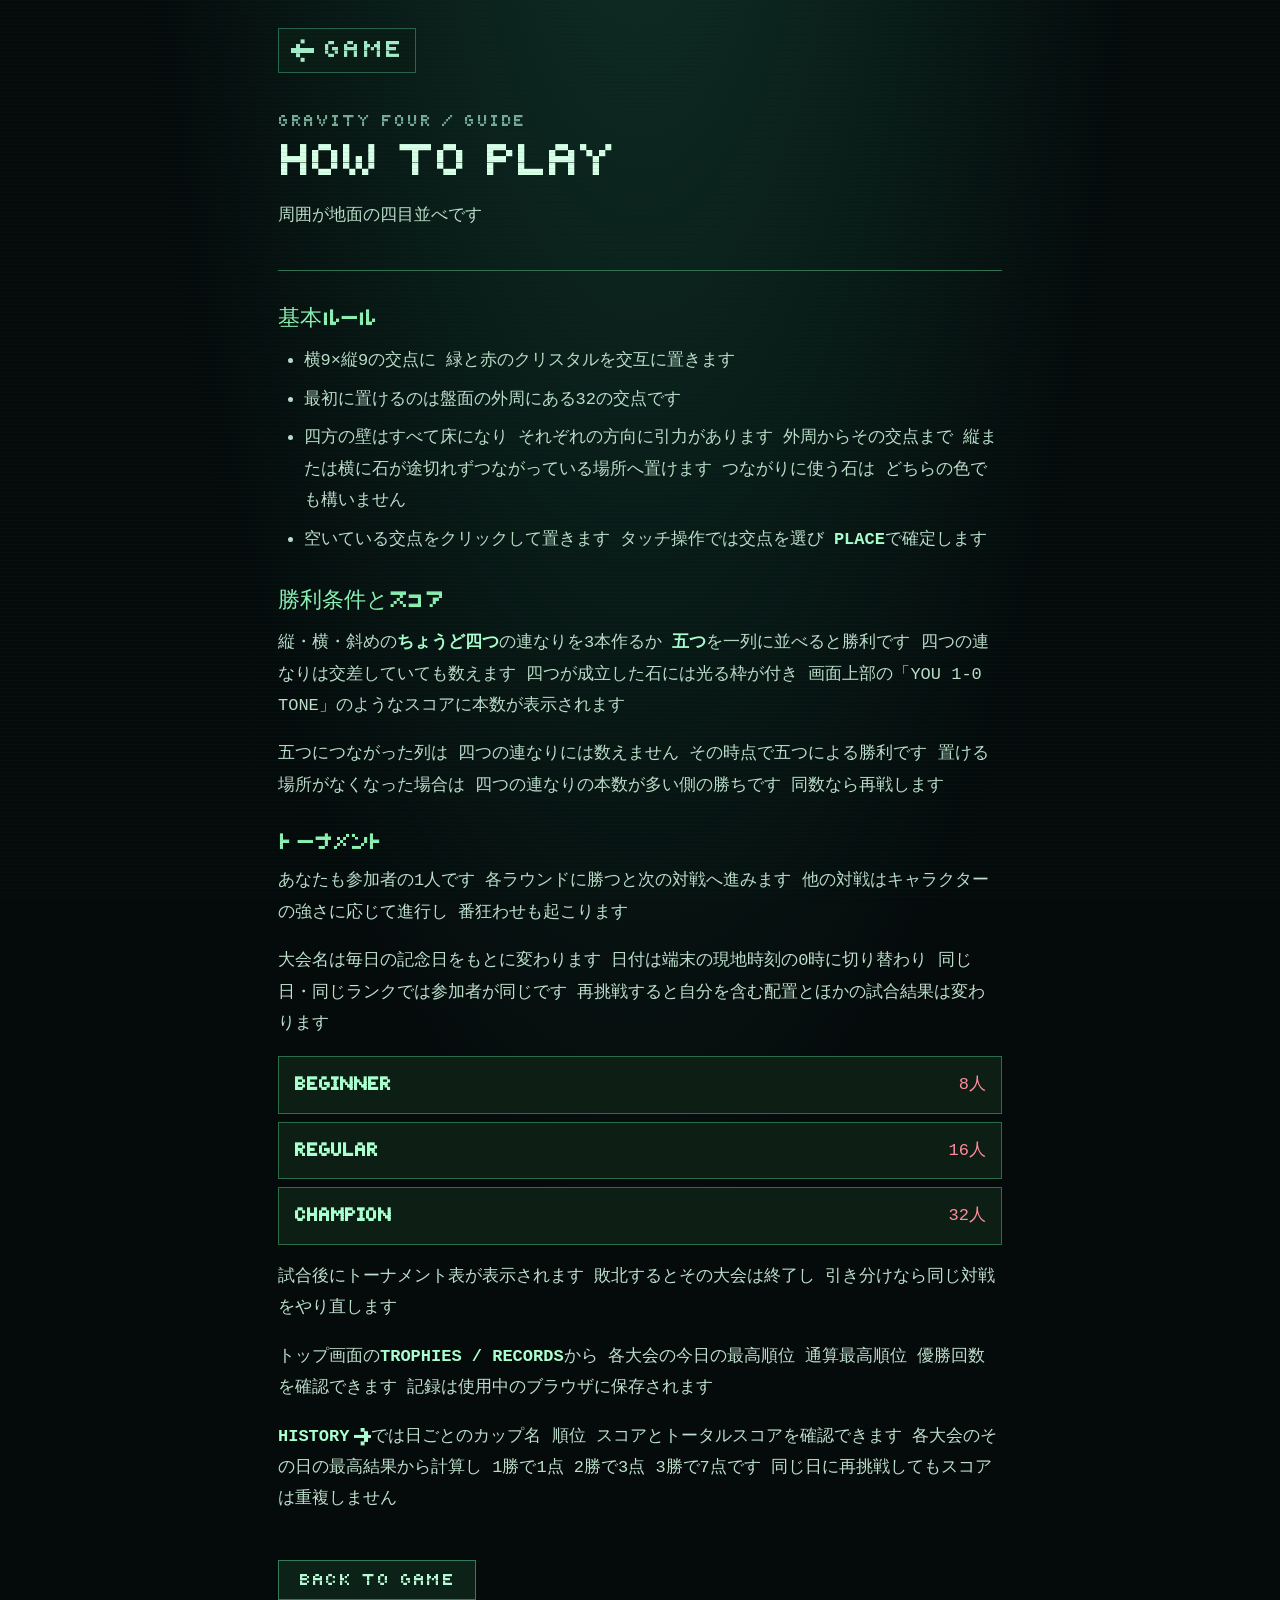
==== help.html @ e6a15d51 "g" ====
<!doctype html>
<html lang="ja">
<head>
  <meta charset="utf-8">
  <meta name="viewport" content="width=device-width, initial-scale=1, viewport-fit=cover">
  <meta name="theme-color" content="#050a0b">
  <title>HOW TO PLAY — GRAVITY FOUR</title>
  <link rel="stylesheet" href="style.css?v=20">
</head>
<body>
  <main class="help-page">
    <a class="back-button help-back" href="index.html"><span class="ui-arrow" aria-hidden="true"></span>GAME</a>
    <header class="help-header"><span class="eyebrow">GRAVITY FOUR / GUIDE</span><h1>HOW TO PLAY</h1><p>周囲が地面の四目並べです</p></header>
    <section class="help-section">
      <h2>基本ルール</h2>
      <ul>
        <li>横9×縦9の交点に 緑と赤のクリスタルを交互に置きます</li>
        <li>最初に置けるのは盤面の外周にある32の交点です</li>
        <li>四方の壁はすべて床になり それぞれの方向に引力があります 外周からその交点まで 縦または横に石が途切れずつながっている場所へ置けます つながりに使う石は どちらの色でも構いません</li>
        <li>空いている交点をクリックして置きます タッチ操作では交点を選び <strong>PLACE</strong>で確定します</li>
</ul>
</section>
    <section class="help-section">
      <h2>勝利条件とスコア</h2>
      <p>縦・横・斜めの<strong>ちょうど四つ</strong>の連なりを3本作るか <strong>五つ</strong>を一列に並べると勝利です 四つの連なりは交差していても数えます 四つが成立した石には光る枠が付き 画面上部の「YOU 1-0 TONE」のようなスコアに本数が表示されます</p>
      <p>五つにつながった列は 四つの連なりには数えません その時点で五つによる勝利です 置ける場所がなくなった場合は 四つの連なりの本数が多い側の勝ちです 同数なら再戦します</p>
</section>
    <section class="help-section">
      <h2>トーナメント</h2>
      <p>あなたも参加者の1人です 各ラウンドに勝つと次の対戦へ進みます 他の対戦はキャラクターの強さに応じて進行し 番狂わせも起こります</p>
      <p>大会名は毎日の記念日をもとに変わります 日付は端末の現地時刻の0時に切り替わり 同じ日・同じランクでは参加者が同じです 再挑戦すると自分を含む配置とほかの試合結果は変わります</p>
      <div class="help-tournaments">
        <div><strong>BEGINNER</strong><span>8人</span></div>
        <div><strong>REGULAR</strong><span>16人</span></div>
        <div><strong>CHAMPION</strong><span>32人</span></div>
</div>
      <p>試合後にトーナメント表が表示されます 敗北するとその大会は終了し 引き分けなら同じ対戦をやり直します</p>
      <p>トップ画面の<strong>TROPHIES / RECORDS</strong>から 各大会の今日の最高順位 通算最高順位 優勝回数を確認できます 記録は使用中のブラウザに保存されます</p>
      <p><strong class="inline-arrow-label">HISTORY <span class="ui-arrow right" aria-hidden="true"></span></strong>では日ごとのカップ名 順位 スコアとトータルスコアを確認できます 各大会のその日の最高結果から計算し 1勝で1点 2勝で3点 3勝で7点です 同じ日に再挑戦してもスコアは重複しません</p>
</section>
    <a class="help-button help-bottom" href="index.html">BACK TO GAME</a>
</main>
<script src="audio.js"></script>
<script>window.GravityFourAudio.setMusic('bracket');</script>
</body>
</html>
---- style.css ----
@font-face { font-family: yodaka; src: url("./yodaka.woff") format("woff"); font-display: swap; }
:root { color-scheme: dark; font-family: ui-monospace, "Cascadia Code", Consolas, monospace; color: #d4f8e9; background: #050a0b; }
* { box-sizing: border-box; }
[hidden] { display: none !important; }
body { min-height: 100vh; margin: 0; background: radial-gradient(ellipse at 50% -25%, #103329 0, #050a0b 56%); }
body::before { content: ""; position: fixed; inset: 0; pointer-events: none; opacity: .14; background: repeating-linear-gradient(0deg, transparent 0 3px, #0f4837 4px); }
button { font: inherit; cursor: pointer; }
button:focus-visible { outline: 2px solid #a8ffe0; outline-offset: 3px; }
.app { position: relative; max-width: 1180px; min-height: 100vh; margin: auto; padding: 28px clamp(12px, 3vw, 36px) 42px; }
.brand { text-align: center; }
h1, h2, p { margin-top: 0; }
.brand h1 { margin: 12px 0 3px; font: clamp(25px, 4vw, 40px)/1.1 yodaka, monospace; letter-spacing: .08em; color: #d8fff0; text-shadow: 0 0 22px #2bd98b6b; }
.eyebrow, .menu-lead, .match-bar, .fraction { font-size: 12px; letter-spacing: .18em; color: #78ad98; }
.menu { display: flex; flex-direction: column; align-items: center; gap: 22px; }
.menu-lead { margin-bottom: -8px; color: #b4f5d9; }
.tournament-list { display: grid; grid-template-columns: repeat(3, minmax(0, 1fr)); gap: 14px; width: min(100%, 940px); }
.tournament-choice { display: flex; flex-direction: column; align-items: flex-start; min-height: 142px; padding: 19px; border: 1px solid #237759; background: linear-gradient(145deg, #12251f, #081511); color: #d4f8e9; text-align: left; box-shadow: inset 0 0 0 1px #092c20, 0 8px 28px #0009; transition: transform .18s, border-color .18s, box-shadow .18s; }
.tournament-choice:hover, .tournament-choice:focus-visible { transform: translateY(-5px); border-color: #57ffb6; box-shadow: 0 0 22px #19cc793d; }
.tournament-choice strong { margin-bottom: auto; font: clamp(18px, 2.5vw, 27px) yodaka, monospace; color: #b4ffdb; }
.tournament-choice span { margin: 10px 0 4px; color: #f66b7d; font-size: 15px; }
.tournament-choice small { color: #79aa96; font-size: 10px; letter-spacing: .1em; }
.stage { position: relative; }
.match-bar { display: flex; justify-content: space-between; align-items: center; gap: 14px; margin-bottom: 18px; }
.back-button { padding: 9px 12px; border: 1px solid #28674e; background: #0a1c15; color: #a3ebc8; font-size: 11px; letter-spacing: .1em; }
.back-button:hover, .match-actions button:hover { border-color: #83ffbd; background: #17402c; }
.speech.flash { animation: speech-pop .3s ease-out; }
@keyframes speech-pop { from { opacity: .3; transform: translateY(7px); } to { opacity: 1; transform: translateY(0); } }
.thinking { padding-top: 12px; color: #ff8da1; font-size: 11px; letter-spacing: .16em; }
.thinking span { display: inline-block; animation: blink .7s steps(2, end) infinite; }
@keyframes blink { 50% { opacity: .1; } }
.board-column { min-width: 0; }
.board-frame { position: relative; padding: 8px; border: 1px solid #2ba46e; background: transparent; box-shadow: 0 0 21px #1baa6c47, inset 0 0 17px #0d402a80; }
.board { position: relative; display: grid; grid-template-columns: repeat(10, minmax(0, 1fr)); grid-template-rows: repeat(10, minmax(0, 1fr)); width: 100%; aspect-ratio: 1; background: transparent; touch-action: manipulation; }
.board-art { position: absolute; inset: 0; width: 100%; height: 100%; image-rendering: pixelated; pointer-events: none; }
.cell { position: relative; z-index: 1; min-width: 0; padding: 0; border: 0; background: transparent; appearance: none; -webkit-tap-highlight-color: transparent; }
.cell.legal { cursor: crosshair; }
.cell:not(.legal) { cursor: default; }
.cell:focus-visible { outline: 2px solid #88ffbe; outline-offset: -3px; }
.result { position: absolute; z-index: 2; left: 50%; top: 50%; transform: translate(-50%, -50%); padding: 13px 19px; border: 1px solid #69ffac; background: #06130ff0; box-shadow: 0 0 30px #2af29466; color: #c5ffe1; font: clamp(18px, 3vw, 30px) yodaka, monospace; white-space: nowrap; pointer-events: none; }
.tournament-recap { position: fixed; z-index: 20; inset: 0; display: grid; place-items: center; padding: 16px; background: #020707e8; backdrop-filter: blur(8px); animation: recap-in .45s ease-out both; }
@keyframes recap-in { from { opacity: 0; } to { opacity: 1; } }
.recap-card { width: min(1100px, 100%); max-height: 92vh; display: flex; flex-direction: column; padding: clamp(14px, 2vw, 25px); border: 1px solid #3db57c; background: #071611; box-shadow: 0 0 50px #14a66855; }
.recap-head h2 { margin: 8px 0 4px; color: #d8ffe8; font: clamp(20px, 3.5vw, 34px) yodaka, monospace; }
.recap-head p { color: #9ac9ad; font-size: 12px; }
.bracket-entry span { overflow: hidden; text-overflow: ellipsis; }
.bracket-entry.you { border-color: #3de394; color: #aaffd0; }
.bracket-entry.out { opacity: .34 !important; filter: grayscale(1); }
.bracket-entry.pending { border-style: dashed; color: #50735e; }
.bracket-entry.winner { box-shadow: inset 3px 0 #51ff9e, 0 0 14px #29c27733; }
@keyframes bracket-reveal { from { opacity: 0; transform: translateX(-12px) scale(.94); } to { opacity: 1; transform: translateX(0) scale(1); } }
.match-actions { display: flex; justify-content: flex-end; gap: 10px; padding-top: 13px; border-top: 1px solid #24553a; }
.match-actions button { min-height: 42px; padding: 9px 13px; border: 1px solid #357b55; background: #10281a; color: #d4f8e9; font-size: 12px; letter-spacing: .08em; }
.match-actions #next-match { border-color: #59eba0; background: #17432a; color: #c6ffde; }
.place-button { display: none; position: fixed; z-index: 5; right: 14px; bottom: 14px; min-width: 126px; min-height: 56px; border: 1px solid #57ffab; background: #17472d; color: #ddffeb; font: 23px yodaka, monospace; box-shadow: 0 0 19px #2bec9044; }
.place-button:disabled { border-color: #3f6751; background: #17241b; color: #648873; }
@media (hover: none), (pointer: coarse) { .place-button { display: block; } .app { padding-bottom: 86px; } }
@media (max-width: 760px) { .speech { min-height: 48px; padding: 8px 11px; font-size: 12px; } }
@media (max-width: 540px) { .app { padding: 12px 9px 95px; } .menu { gap: 15px; } .match-bar { margin-bottom: 8px; font-size: 10px; } .board-frame { padding: 4px; } .bracket-rounds { max-height: 56vh; } .recap-card { max-height: 95vh; } }
@media (prefers-reduced-motion: reduce) { *, *::before, *::after { transition-duration: .01ms !important; } }

/* Compact menu and connected tournament bracket */
.menu { min-height: calc(100vh - 70px); justify-content: center; gap: 24px; }
.tournament-list { grid-template-columns: 1fr; width: min(100%, 520px); }
.tournament-choice { display: grid; grid-template-columns: 1fr auto; align-items: center; min-height: 86px; padding: 16px 20px; }
.tournament-choice strong { margin: 0; font-size: clamp(18px, 2.5vw, 25px); }
.tournament-choice span { margin: 0; }
.tournament-choice small { grid-column: 1 / -1; }
.scoreboard strong { font: inherit; }
.scoreboard #human-score { color: #63ffaf; text-shadow: 0 0 15px #37df85aa; }
.scoreboard #com-score, .scoreboard #score-opponent-name { color: #ff7588; text-shadow: 0 0 15px #ed506e88; }
.score-dash { color: #75a88c; }
.speech { position: relative; min-height: 58px; margin: 0; padding: 12px 15px; border: 1px solid #397b60; background: #0b2119; color: #d8f6e6; font-size: 13px; line-height: 1.5; box-shadow: 0 0 12px #20774e30; }
.speech::before { content: ""; position: absolute; left: 23px; top: -9px; width: 14px; height: 14px; background: #0b2119; border-left: 1px solid #397b60; border-top: 1px solid #397b60; transform: rotate(45deg); }
.bracket-rounds { display: block; min-height: 150px; max-height: min(64vh, 620px); overflow: auto; padding: 5px; scrollbar-color: #2c9865 #0b2018; }
.bracket-canvas { position: relative; flex: none; }
.bracket-heading { position: absolute; color: #79c99e; font-size: 10px; text-align: center; letter-spacing: .12em; }
.bracket-line { position: absolute; z-index: 0; background: #3c7d59; opacity: .72; animation: line-appear .4s ease-out both; animation-delay: var(--delay, 0ms); }
.bracket-line.active { background: #6dffac; box-shadow: 0 0 9px #5aff9a; }
@keyframes line-appear { from { opacity: 0; } to { opacity: .9; } }
.bracket-entry { position: absolute; z-index: 1; display: flex; align-items: center; gap: 5px; padding: 3px; border: 1px solid #315d44; background: #102019; color: #b7dec7; font-size: 10px; white-space: nowrap; overflow: hidden; animation: bracket-reveal .35s ease-out both; animation-delay: var(--delay, 0ms); }
.bracket-entry img { width: 22px; height: 22px; }
@media (max-width: 540px) {
  .menu { gap: 18px; }
  .tournament-list { gap: 9px; }
  .tournament-choice { min-height: 73px; padding: 11px 14px; }
  .tournament-choice strong { font-size: 17px; }
  .tournament-choice span { font-size: 12px; }
  .tournament-choice small { font-size: 9px; }
  .scoreboard { font-size: clamp(22px, 6.4vw, 34px); gap: 6px; }
  .bracket-rounds { max-height: 56vh; }
}

/* Score portrait and help document */
.arena { display: block; }
.board-column { width: min(100%, 730px); margin: 0 auto; }
.scoreboard { display: grid; grid-template-columns: minmax(72px, 1fr) auto auto auto minmax(90px, 1fr); grid-template-rows: auto auto; align-items: end; gap: 6px clamp(7px, 1.5vw, 14px); margin-bottom: 13px; text-align: center; }
.scoreboard .score-you { grid-column: 1; grid-row: 2; }
.scoreboard #human-score { grid-column: 2; grid-row: 2; }
.scoreboard .score-dash { grid-column: 3; grid-row: 2; }
.scoreboard #com-score { grid-column: 4; grid-row: 2; }
.scoreboard #score-opponent-name { grid-column: 5; grid-row: 2; justify-self: center; }
.enemy-portrait { grid-column: 5; grid-row: 1; display: flex; flex-direction: column; align-items: center; justify-content: end; gap: 4px; min-height: 62px; }
.enemy-portrait img { display: block; width: clamp(58px, 11vw, 150px); height: clamp(58px, 11vw, 150px); object-fit: contain; image-rendering: pixelated; filter: drop-shadow(0 0 11px #58e59f70); }
.enemy-portrait .thinking { padding: 0; color: #9ce5bb; font-size: 10px; }
.scoreboard .speech { grid-column: 1 / 5; grid-row: 1; justify-self: end; align-self: center; width: min(260px, 100%); min-height: 0; padding: 9px 12px; font: 13px/1.45 ui-monospace, Consolas, monospace; text-align: left; white-space: normal; letter-spacing: 0; }
.scoreboard .speech::before { left: auto; right: -8px; top: calc(50% - 7px); border: 0; border-right: 1px solid #397b60; border-top: 1px solid #397b60; transform: rotate(45deg); }
.help-button { display: inline-block; padding: 11px 20px; border: 1px solid #367b59; background: #0c2117; color: #b7f8d4; font-size: 12px; letter-spacing: .14em; text-align: center; text-decoration: none; transition: border-color .18s, background .18s; }
.help-button:hover, .help-button:focus-visible { border-color: #86ffbd; background: #15462c; }
.help-page { width: min(100%, 800px); margin: 0 auto; padding: 28px clamp(16px, 4vw, 38px) 70px; }
.help-back { display: inline-block; text-decoration: none; }
.help-header { margin: 38px 0 32px; padding-bottom: 22px; border-bottom: 1px solid #327253; }
.help-header h1 { margin: 8px 0 16px; color: #d8ffe8; font: clamp(29px, 5vw, 45px) yodaka, monospace; }
.help-header p, .help-section { color: #bddfcb; font-size: 15px; line-height: 1.85; }
.help-section { margin: 30px 0; }
.help-section h2 { margin: 0 0 12px; color: #8df1b4; font: 22px yodaka, monospace; }
.help-section ul { margin: 0; padding-left: 1.5em; }
.help-section li { margin: 7px 0; }
.help-section strong { color: #aaffcf; }
.help-tournaments { display: grid; gap: 8px; margin: 16px 0; }
.help-tournaments div { display: grid; grid-template-columns: 1fr auto; gap: 4px 14px; padding: 12px 15px; border: 1px solid #2a6d4a; background: #0d1e15; }
.help-tournaments strong { font-family: yodaka, monospace; }
.help-tournaments span { color: #ff8c9c; }
.help-tournaments small { grid-column: 1 / -1; color: #9ccbb0; font-size: 12px; }
.help-bottom { margin-top: 15px; }
@media (max-width: 540px) {
  .scoreboard { grid-template-columns: minmax(55px, 1fr) auto auto auto minmax(75px, 1fr); gap: 4px 5px; font-size: clamp(20px, 6vw, 29px); }
  .scoreboard .speech { width: min(195px, 100%); padding: 6px 8px; font-size: 11px; }
  .enemy-portrait img { width: 62px; height: 62px; }
  .enemy-portrait .thinking { font-size: 9px; }
  .help-page { padding-top: 15px; }
}

/* Stable viewport-scaled arena */
.board-column { width: min(100%, clamp(300px, calc(100vh - 350px), 730px)); width: min(100%, clamp(300px, calc(100svh - 350px), 730px)); min-width: min(100%, 300px); }
.scoreboard { grid-template-columns: minmax(72px, 1fr) 1.15em .65em 1.15em minmax(90px, 1fr); grid-template-rows: clamp(72px, 18vh, 162px) 52px; grid-template-rows: clamp(72px, 18svh, 162px) 52px; min-height: 124px; }
.enemy-portrait { position: relative; display: block; height: 100%; min-height: 0; }
.enemy-portrait img { position: absolute; left: 50%; bottom: 0; width: clamp(58px, 16vh, 150px); height: clamp(58px, 16vh, 150px); width: clamp(58px, 16svh, 150px); height: clamp(58px, 16svh, 150px); transform: translateX(-50%); }
.enemy-portrait .thinking { position: absolute; z-index: 1; right: 0; bottom: 0; padding: 3px 5px; background: #071611d9; white-space: nowrap; }
.scoreboard .speech { max-height: 100%; overflow: hidden; }
.menu > .help-button { display: grid; place-items: center; width: min(100%, 520px); min-height: 66px; border-width: 2px; background: #103522; color: #d2ffe5; font: clamp(19px, 2.5vw, 26px) yodaka, monospace; box-shadow: 0 0 20px #2af18b35; }
.board-frame.win-flash { animation: board-win-flash .6s ease-in-out 3; }
@keyframes board-win-flash { 50% { border-color: #eaffee; box-shadow: 0 0 48px #5bffc6, inset 0 0 34px #5bffc680; } }
.victory-effect { position: fixed; z-index: 15; inset: 0; display: grid; place-items: center; overflow: hidden; pointer-events: none; background: linear-gradient(130deg, #03100ded 0%, #09251bea 52%, #020a08f2 100%); animation: victory-enter .35s ease-out both; }
.victory-effect::before { content: ""; position: absolute; inset: 0; opacity: .22; background: linear-gradient(#72ffba33 1px, transparent 1px), linear-gradient(90deg, #72ffba33 1px, transparent 1px); background-size: 54px 54px; }
.victory-effect::after { content: ""; position: absolute; z-index: 1; left: 0; right: 0; top: 0; height: 2px; background: linear-gradient(90deg, transparent, #b8ffe3, transparent); box-shadow: 0 0 24px #6affbb, 0 0 55px #46ee9d; animation: victory-sweep 2.2s ease-in-out both; }
.victory-effect.champion { background: linear-gradient(130deg, #080f0bec 0%, #27301cef 52%, #050b08f5 100%); }
.victory-effect.champion::before { background-image: linear-gradient(#ffe39b35 1px, transparent 1px), linear-gradient(90deg, #ffe39b35 1px, transparent 1px); }
.victory-effect.champion::after { background: linear-gradient(90deg, transparent, #fff1b6, transparent); box-shadow: 0 0 28px #ffe787, 0 0 60px #e6cb6a; }
.victory-particles { position: absolute; inset: 0; }
.victory-particle { position: absolute; left: var(--x); top: var(--y); width: 8px; height: 8px; border: 1px solid hsl(var(--hue) 100% 78%); background: hsl(var(--hue) 100% 68% / .5); box-shadow: 0 0 14px hsl(var(--hue) 100% 68% / .7); transform: rotate(45deg); animation: victory-drift var(--duration) ease-out var(--delay) both; }
.victory-particle:nth-child(3n) { width: 5px; height: 5px; }
.victory-particle:nth-child(4n) { background: transparent; }
.victory-message { position: relative; z-index: 2; display: flex; flex-direction: column; align-items: center; gap: 14px; width: min(82vw, 740px); padding: clamp(28px, 6vw, 64px) 24px; border-top: 1px solid #b2ffda; border-bottom: 1px solid #b2ffda; background: linear-gradient(90deg, transparent, #071e16db 16%, #071e16db 84%, transparent); color: #e2fff0; text-align: center; text-shadow: 0 0 18px #73ffbf; box-shadow: 0 -20px 45px -44px #75ffc0, 0 20px 45px -44px #75ffc0; animation: victory-pop .55s ease-out both; }
.victory-message::before, .victory-message::after { content: ""; position: absolute; width: 56px; height: 4px; background: #a9ffda; box-shadow: 0 0 14px #74ffc1; }
.victory-message::before { left: 0; top: -2px; }
.victory-message::after { right: 0; bottom: -2px; }
.victory-message span { font-size: clamp(12px, 2vw, 19px); letter-spacing: .2em; }
.victory-message strong { font: clamp(48px, 10vw, 120px)/1 yodaka, monospace; letter-spacing: .08em; }
.champion .victory-message { border-color: #ffe8a3; color: #fff2bf; text-shadow: 0 0 20px #ffe58a; }
.champion .victory-message::before, .champion .victory-message::after { background: #ffe8a3; box-shadow: 0 0 18px #ffe18e; }
@keyframes victory-enter { from { opacity: 0; } to { opacity: 1; } }
@keyframes victory-sweep { 0% { transform: translateY(-4vh); opacity: 0; } 22% { opacity: .9; } 100% { transform: translateY(105vh); opacity: 0; } }
@keyframes victory-drift { 0% { transform: translate(0, 18px) rotate(45deg) scale(.5); opacity: 0; } 20% { opacity: .8; } 100% { transform: translate(var(--drift), calc(-1 * var(--rise))) rotate(45deg) scale(.85); opacity: 0; } }
@keyframes victory-pop { from { transform: translateY(20px); opacity: 0; } to { transform: translateY(0); opacity: 1; } }
@media (max-width: 540px) {
  .app { padding-bottom: 70px; }
  .board-column { width: min(100%, clamp(300px, calc(100svh - 215px), 730px)); }
  .scoreboard { grid-template-columns: minmax(55px, 1fr) 1.15em .65em 1.15em minmax(75px, 1fr); grid-template-rows: 76px 38px; min-height: 114px; }
  .enemy-portrait img { width: 62px; height: 62px; }
  .menu > .help-button { min-height: 58px; font-size: 19px; }
  .victory-message strong { font-size: clamp(40px, 12vw, 67px); }
}

/* Readable character dialogue and interface type */
:root { font-size: 18px; }
.eyebrow, .menu-lead, .match-bar, .fraction { font-size: 15px; }
.back-button, .match-actions button { font-size: 15px; }
.tournament-choice small { font-size: 14px; }
.recap-head p, .help-tournaments small { font-size: 15px; }
.bracket-heading { font-size: 13px; }
.bracket-entry { font: 15px yodaka, monospace; }
.scoreboard { font: clamp(26px, 5svh, 43px) yodaka, monospace; grid-template-rows: clamp(100px, 18svh, 162px) 58px; }
.scoreboard #score-opponent-name { font-size: .85em; white-space: nowrap; }
.scoreboard .score-you { font-size: .9em; }
.scoreboard .speech { width: min(370px, 100%); padding: 11px 13px; font: clamp(16px, 2.2svh, 21px)/1.35 yodaka, monospace; overflow-wrap: anywhere; }
.enemy-portrait .thinking { font-size: 13px; }
@media (max-width: 540px) {
  .match-bar { font-size: 13px; }
  .tournament-choice small { font-size: 13px; }
  .scoreboard { font-size: clamp(25px, 7vw, 30px); grid-template-rows: 100px 44px; }
  .scoreboard .speech { width: min(215px, 100%); padding: 8px 9px; font-size: 16px; }
  .enemy-portrait .thinking { font-size: 11px; }
}
.help-header p, .help-section { font-size: 17px; }
.help-button { font-size: 16px; }
.tournament-choice span { font-size: 17px; }
@media (max-width: 540px) { .tournament-choice span { font-size: 15px; } }
@media (max-width: 540px) { .scoreboard .score-you { font-size: .8em; } }

/* Scanlines are drawn into a canvas when a portrait appears. */
.portrait-stack { position: relative; display: block; flex: none; isolation: isolate; }
.portrait-stack img { position: absolute; inset: 0; display: block; width: 100%; height: 100%; object-fit: contain; image-rendering: pixelated; }
.portrait-stack img:nth-child(2) { z-index: 1; }
.portrait-tint, .portrait-scanlines { position: absolute; inset: 0; width: 100%; height: 100%; pointer-events: none; image-rendering: pixelated; }
.portrait-tint { z-index: 2; filter: drop-shadow(0 0 7px #65ffc0) drop-shadow(0 0 17px #36ee98); }
.portrait-scanlines { z-index: 3; }
.enemy-portrait { --portrait-size: clamp(58px, 16svh, 150px); }
.enemy-portrait .portrait-stack { position: absolute; left: 50%; bottom: 0; width: var(--portrait-size); height: var(--portrait-size); transform: translateX(-50%); }
.enemy-portrait .portrait-stack img { left: 0; top: 0; bottom: auto; width: 100%; height: 100%; transform: none; filter: none; }
.enemy-portrait .thinking { z-index: 3; }
.bracket-portrait { position: relative; display: block; flex: none; width: 22px; height: 22px; }
.bracket-portrait img { position: absolute; inset: 0; width: 100%; height: 100%; image-rendering: pixelated; }
.victory-opponent { --reaction-face: 96px; position: absolute; z-index: 3; right: clamp(18px, 6vw, 90px); bottom: clamp(18px, 6vh, 70px); display: flex; align-items: center; gap: 14px; }
.victory-opponent p { max-width: min(48vw, 360px); margin: 0; padding: 12px 16px; border: 1px solid #3b966b; background: #071b14e8; color: #d8ffe9; font: clamp(16px, 2.1vw, 22px)/1.4 yodaka, monospace; }
.victory-opponent .portrait-stack { width: var(--reaction-face); height: var(--reaction-face); }
.victory-opponent .portrait-stack img { width: 100%; height: 100%; }
@media (max-width: 540px) { .enemy-portrait { --portrait-size: 62px; } .victory-opponent { --reaction-face: 64px; right: 14px; bottom: 22px; gap: 8px; } .victory-opponent p { max-width: min(63vw, 250px); padding: 8px 10px; font-size: 15px; } }

/* Readable dialogue and softer remote portrait glow */
.menu, .stage, .back-button, .help-button { font-family: yodaka, monospace; }
.scoreboard { grid-template-rows: clamp(134px, 22svh, 190px) 58px; }
.scoreboard .speech { width: min(410px, 100%); padding: 0; border: 0; background: transparent; box-shadow: none; font: clamp(32px, 4.4svh, 42px)/1.1 yodaka, monospace; text-align: right; }
.scoreboard .speech::before { display: none; }
.enemy-portrait .portrait-stack img:first-child, .victory-opponent .portrait-stack img:first-child { filter: drop-shadow(0 0 8px #58e59f38); }
.victory-opponent p { max-width: min(58vw, 470px); padding: 0; border: 0; background: transparent; font: clamp(30px, 4vw, 42px)/1.12 yodaka, monospace; text-align: right; text-shadow: 0 0 12px #58e59f80; }
@media (max-width: 540px) { .scoreboard { grid-template-rows: 140px 44px; } .scoreboard .speech { width: min(230px, 100%); font-size: 32px; } .victory-opponent p { max-width: min(63vw, 250px); font-size: 30px; } }

.round-intro { position: fixed; inset: 0; z-index: 14; display: flex; flex-direction: column; align-items: center; justify-content: center; gap: 12px; background: radial-gradient(circle, #12442fef 0, #04100ced 45%, #010504f5 100%); color: #c9ffe2; font-family: yodaka, monospace; text-align: center; text-shadow: 0 0 18px #52ffac, 0 0 42px #2cf18b; pointer-events: none; animation: victory-enter .25s ease-out both; }
.round-intro[hidden] { display: none; }
.round-intro strong { font-size: clamp(42px, 9vw, 112px); line-height: 1; letter-spacing: .06em; }
.round-intro span { font-size: clamp(32px, 6vw, 64px); }


/* Daily cup and locally saved tournament records */
.daily-cup { width: min(100%, 680px); padding: 12px 18px 18px; border-top: 1px solid #35a66d; border-bottom: 1px solid #35a66d; text-align: center; background: linear-gradient(90deg, transparent, #0b2b1b99 18%, #0b2b1b99 82%, transparent); }
.daily-cup span, .history-view p { color: #8bcdae; font-size: 15px; }
.daily-cup #daily-cup-date { display: block; margin-top: 6px; font-size: 13px; letter-spacing: .03em; }
.daily-cup h2 { margin: 8px 0 0; color: #d8ffeb; font: clamp(30px, 5vw, 56px)/1.06 yodaka, monospace; letter-spacing: .04em; overflow-wrap: anywhere; text-shadow: 0 0 20px #41ed9655; }
.history-button { width: min(100%, 520px); min-height: 56px; border: 1px solid #5cba88; background: #0c281d; color: #d6ffe8; font: clamp(18px, 2.4vw, 24px) yodaka, monospace; cursor: pointer; }
.history-button:hover, .history-button:focus-visible { border-color: #c8ffe4; box-shadow: 0 0 22px #4cff9b55; }
.history-view { width: min(100%, 860px); min-height: calc(100svh - 32px); margin: auto; display: grid; place-items: center; }
.history-panel { width: 100%; padding: clamp(18px, 4vw, 42px); border: 1px solid #46ac77; background: linear-gradient(145deg, #0c251a, #06120e); box-shadow: 0 0 45px #0fa26335; }
.history-panel .back-button { display: block; margin-bottom: 30px; }
.history-panel h2 { margin: 10px 0 0; color: #d7ffea; font: clamp(35px, 6vw, 68px)/1.05 yodaka, monospace; overflow-wrap: anywhere; }
.history-ranking { width: 100%; font: inherit; cursor: pointer; border-left: 0; border-right: 0; background: transparent; display: flex; flex-wrap: wrap; align-items: baseline; justify-content: center; gap: 4px 16px; margin: 12px 0 22px; padding: 10px 14px; border-top: 1px solid #35a66d; border-bottom: 1px solid #35a66d; color: #8bcdae; }
.history-ranking > span, .history-ranking > small { font-size: 14px; letter-spacing: .08em; }
.history-ranking strong { color: #ffe295; font: clamp(34px, 5.5vw, 60px)/1 yodaka, monospace; text-shadow: 0 0 18px #e9dd9355; }
.history-ranking div small { margin-left: 8px; color: #91c7aa; font: 20px yodaka, monospace; }
.record-row strong { display: inline-flex; align-items: center; gap: 8px; }
.record-trophy { width: 30px; height: 20px; object-fit: contain; image-rendering: pixelated; }
.record-trophy.medal-gold { filter: brightness(1.1) drop-shadow(0 0 5px #f4d47299); }
.record-trophy.medal-silver { filter: grayscale(1) brightness(1.42) drop-shadow(0 0 4px #c9d9ec99); }
.record-trophy.medal-bronze { filter: sepia(1) saturate(3.3) hue-rotate(-36deg) brightness(.72) drop-shadow(0 0 2px #9e4b42a0); }
.history-summary { display: flex; justify-content: space-between; align-items: center; padding: 16px 20px; border-top: 1px solid #45ad77; border-bottom: 1px solid #45ad77; color: #a7e1bf; font: clamp(17px, 2.5vw, 24px) yodaka, monospace; }
.history-summary strong { color: #ffe295; font-size: clamp(32px, 5vw, 52px); }
.history-list { display: grid; grid-template-columns: repeat(3, minmax(0, 1fr)); gap: 14px; margin-top: 22px; }
.record-card { padding: 18px; border: 1px solid #315f49; background: #0b1d15; }
.record-card h3 { min-height: 2.5em; margin: 0 0 13px; color: #d5ffe7; font: clamp(17px, 2vw, 23px)/1.18 yodaka, monospace; }
.record-row { display: flex; justify-content: space-between; align-items: baseline; gap: 8px; padding: 8px 0; border-top: 1px solid #22523a; color: #91c7aa; font-size: 15px; }
.record-row strong { color: #dfffee; font: 25px yodaka, monospace; }
.record-row:last-child strong { color: #ffe295; }
.history-panel .history-note { margin: 18px 0 0; font-size: 13px; }
@media (max-width: 620px) { .history-list { grid-template-columns: 1fr; gap: 9px; } .record-card h3 { min-height: 0; } .record-card { padding: 13px; } .daily-cup h2 { font-size: clamp(27px, 9vw, 44px); } .daily-cup span, .history-view p { font-size: 13px; } }

/* Editable player layers share the opponent remote portrait treatment. */
.player-portrait { --portrait-size: clamp(58px, 16svh, 150px); position: relative; grid-column: 1; grid-row: 1; height: 100%; min-height: 0; }
.player-portrait .portrait-stack { position: absolute; left: 50%; bottom: 0; width: var(--portrait-size); height: var(--portrait-size); transform: translateX(-50%) scaleX(-1); }
.player-portrait .portrait-stack img:nth-child(1) { z-index: 0; }
.player-portrait .portrait-stack img:nth-child(2) { z-index: 1; }
.player-portrait .portrait-stack img:nth-child(3) { z-index: 2; }
.player-portrait .portrait-stack img:nth-child(4) { z-index: 3; }
.player-portrait .portrait-stack img:nth-child(5) { z-index: 4; }
.player-portrait .portrait-tint { z-index: 5; }
.player-portrait .portrait-scanlines { z-index: 6; }
.player-portrait .portrait-stack img:first-child { filter: drop-shadow(0 0 8px #58e59f38); }
.scoreboard .speech { grid-column: 2 / 5; width: min(410px, 100%); font-size: clamp(22px, 3.08svh, 29px); }
@media (max-width: 540px) { .player-portrait { --portrait-size: 62px; } .scoreboard .speech { width: min(230px, 100%); font-size: 22px; } }

/* Nine-by-seven pixel trophies frame the daily cup name. */
.cup-heading { display: grid; grid-template-columns: clamp(28px, 5vw, 54px) minmax(0, 1fr) clamp(28px, 5vw, 54px); align-items: center; gap: clamp(8px, 2vw, 20px); }
.cup-heading img { display: block; width: 100%; height: auto; image-rendering: pixelated; filter: drop-shadow(0 0 8px #e9dd9366); }
.cup-heading h2 { min-width: 0; text-align: center; }
@media (max-width: 620px) { .cup-heading { gap: 8px; } }

/* Cleaner tournament menu and player editor. */
.tournament-choice { display: grid; place-items: center; min-height: 74px; text-align: center; }
.tournament-choice strong { font-size: clamp(16px, 2.15vw, 23px); line-height: 1.2; }
.random-button, .editor-button { display: grid; place-items: center; width: min(100%, 520px); min-height: 56px; border: 1px solid #4caa78; background: #0c261a; color: #d4ffe7; font: clamp(17px, 2.3vw, 23px) yodaka, monospace; cursor: pointer; }
.random-button:hover, .random-button:focus-visible, .editor-button:hover, .editor-button:focus-visible { border-color: #b8ffdb; box-shadow: 0 0 20px #42f69a55; }
.editor-view { width: min(100%, 860px); min-height: calc(100svh - 32px); margin: auto; display: grid; place-items: center; }
.editor-panel { width: 100%; padding: clamp(18px, 4vw, 42px); border: 1px solid #46ac77; background: linear-gradient(145deg, #0c251a, #06120e); box-shadow: 0 0 45px #0fa26335; }
.editor-panel h2 { margin: 24px 0; color: #d7ffea; font: clamp(28px, 5vw, 46px) yodaka, monospace; }
.editor-layout { display: grid; grid-template-columns: minmax(160px, 260px) 1fr; align-items: center; gap: clamp(18px, 4vw, 42px); }
.editor-preview { display: grid; place-items: center; min-height: 240px; background: radial-gradient(circle, #164a2e80, transparent 70%); }
.editor-preview .portrait-stack { width: clamp(160px, 22vw, 240px); height: clamp(160px, 22vw, 240px); }
.editor-preview .portrait-stack img:nth-child(1), .player-portrait .portrait-stack img:nth-child(1) { z-index: 0; }
.editor-preview .portrait-stack img:nth-child(2), .player-portrait .portrait-stack img:nth-child(2) { z-index: 1; }
.editor-preview .portrait-stack img:nth-child(3), .player-portrait .portrait-stack img:nth-child(3) { z-index: 2; }
.editor-preview .portrait-stack img:nth-child(4), .player-portrait .portrait-stack img:nth-child(4) { z-index: 3; }
.editor-preview .portrait-stack img:nth-child(5), .player-portrait .portrait-stack img:nth-child(5) { z-index: 4; }
.editor-preview .portrait-stack img:nth-child(6), .player-portrait .portrait-stack img:nth-child(6) { z-index: 5; }
.editor-preview .portrait-tint, .player-portrait .portrait-tint { z-index: 6; }
.editor-preview .portrait-scanlines, .player-portrait .portrait-scanlines { z-index: 7; }
.portrait-stack img[hidden] { display: none; }
.editor-controls { display: grid; grid-template-columns: repeat(2, minmax(0, 1fr)); gap: 16px; }
.editor-controls label { display: grid; gap: 7px; color: #b9ecd2; font: 17px yodaka, monospace; }
.editor-input { display: flex; align-items: center; gap: 8px; }
.editor-controls select { min-width: 0; width: 100%; min-height: 44px; padding: 5px 8px; border: 1px solid #409367; border-radius: 0; background: #071b12; color: #e1ffec; font: 16px yodaka, monospace; }
.editor-color-chip { flex: none; width: 30px; height: 30px; border: 1px solid #c7ffe2; }
@media (max-width: 620px) { .editor-layout { grid-template-columns: 1fr; gap: 8px; } .editor-preview { min-height: 170px; } .editor-preview .portrait-stack { width: 160px; height: 160px; } .editor-controls { gap: 10px; } .editor-controls label { font-size: 13px; } .editor-controls select { font-size: 13px; } }

/* Show YOU's selected win expression during the full-screen result effect. */
.victory-player { position: absolute; z-index: 3; left: clamp(18px, 6vw, 90px); bottom: clamp(18px, 6vh, 70px); }
.victory-player .portrait-stack { width: clamp(80px, 13vw, 140px); height: clamp(80px, 13vw, 140px); transform: scaleX(-1); }
.victory-player .portrait-stack img:nth-child(1) { z-index: 0; }
.victory-player .portrait-stack img:nth-child(2) { z-index: 1; }
.victory-player .portrait-stack img:nth-child(3) { z-index: 2; }
.victory-player .portrait-stack img:nth-child(4) { z-index: 3; }
.victory-player .portrait-stack img:nth-child(5) { z-index: 4; }
.victory-player .portrait-stack img:nth-child(6) { z-index: 5; }
.victory-player .portrait-tint { z-index: 6; }
.victory-player .portrait-scanlines { z-index: 7; }
@media (max-width: 540px) { .victory-player { left: 14px; bottom: 22px; } .victory-player .portrait-stack { width: 64px; height: 64px; } }

/* The single tear pixel is a reusable layer above shared LOSE. */
.enemy-portrait .portrait-stack img:nth-child(3), .victory-opponent .portrait-stack img:nth-child(3) { z-index: 2; }
.enemy-portrait .portrait-tint, .victory-opponent .portrait-tint { z-index: 3; }
.enemy-portrait .portrait-scanlines, .victory-opponent .portrait-scanlines { z-index: 4; }
.enemy-portrait .thinking { z-index: 5; }
.player-portrait .portrait-stack img:nth-child(7), .editor-preview .portrait-stack img:nth-child(7), .victory-player .portrait-stack img:nth-child(7) { z-index: 6; }
.player-portrait .portrait-tint, .editor-preview .portrait-tint, .victory-player .portrait-tint { z-index: 7; }
.player-portrait .portrait-scanlines, .editor-preview .portrait-scanlines, .victory-player .portrait-scanlines { z-index: 8; }

/* Normal opponent faces are layered from shared eyes and mouth sprites. */
.enemy-portrait .portrait-stack img:nth-child(3) { z-index: 2; }
.enemy-portrait .portrait-stack img:nth-child(4) { z-index: 3; }
.enemy-portrait .portrait-stack img:nth-child(5) { z-index: 4; }
.enemy-portrait .portrait-tint { z-index: 5; }
.enemy-portrait .portrait-scanlines { z-index: 6; }
.enemy-portrait .thinking { z-index: 7; }
.bracket-portrait img:nth-child(2) { z-index: 1; }
.bracket-portrait img:nth-child(3) { z-index: 2; }

/* Palette choices are painted onto the three body canvases at display time. */
.portrait-layer { position: absolute; inset: 0; display: block; width: 100%; height: 100%; pointer-events: none; image-rendering: pixelated; }
.portrait-layer:nth-child(1) { z-index: 0; }
.portrait-layer:nth-child(2) { z-index: 1; }
.portrait-layer:nth-child(3) { z-index: 2; }


/* Revised menu trophy and choice contrast. */
.brand h1 { font-size: clamp(37.5px, 6vw, 60px); }
.tournament-choice, .history-button { position: relative; }
.tournament-choice { grid-template-columns: 38px minmax(0, 1fr) 38px; }
.tournament-choice strong { grid-column: 2; text-align: center; }
.tournament-choice::before, .tournament-choice::after,
.history-button::before, .history-button::after {
  content: ""; display: block; width: 36px; height: 24px;
  background: url("trophy.svg") center / contain no-repeat;
  filter: drop-shadow(0 0 6px #e9dd9355);
}
.tournament-choice::before { grid-column: 1; grid-row: 1; }
.tournament-choice::after { grid-column: 3; grid-row: 1; }
.tournament-choice:nth-child(-n+2) {
  border-color: #58bd85;
  background: linear-gradient(145deg, #20593d, #123c2b);
  box-shadow: inset 0 0 0 1px #32714d, 0 0 22px #2ec57733;
}
.tournament-choice:nth-child(3), .random-button, .history-button {
  border-color: #326b4e;
  background: linear-gradient(145deg, #0d261b, #071710);
  box-shadow: inset 0 0 0 1px #102b1d;
}
.history-button { display: grid; grid-template-columns: 38px minmax(0, 1fr) 38px;
  align-items: center; justify-items: center; gap: 8px; padding: 8px 16px; }
.history-button::before { grid-column: 1; grid-row: 1; }
.history-button::after { grid-column: 3; grid-row: 1; }
@media (max-width: 540px) {
  .tournament-choice { grid-template-columns: 28px minmax(0, 1fr) 28px; }
  .history-button { grid-template-columns: 28px minmax(0, 1fr) 28px; padding-inline: 10px; }
  .tournament-choice::before, .tournament-choice::after,
  .history-button::before, .history-button::after { width: 27px; height: 18px; }
}


/* Brighter tournament choices and round-by-round bracket reveals. */
.tournament-choice:nth-child(-n+3) {
  border: 2px solid #85edac;
  background: linear-gradient(145deg, #287b50, #185c3e);
  box-shadow: inset 0 0 0 1px #a3ffc259, 0 0 24px #42e99055;
}
.tournament-choice:nth-child(-n+3):hover,
.tournament-choice:nth-child(-n+3):focus-visible {
  border-color: #c7ffdd;
  background: linear-gradient(145deg, #329963, #1f704a);
  box-shadow: 0 0 30px #61ffac88;
}
.bracket-entry:not(.promoted) { animation: none; }
.bracket-entry.promoted { animation: bracket-promote .85s ease-out var(--delay, 0ms) both; }
.bracket-entry.champion {
  border-color: #ffe29a; background: #3b3219; color: #fff2be;
  box-shadow: 0 0 22px #f0d16b99, inset 0 0 0 1px #ffe6a077;
}
.bracket-line:not(.fresh) { animation: none; }
.bracket-line.fresh { animation: bracket-flow .95s ease-out var(--delay, 0ms) both; }
@keyframes bracket-flow {
  from { opacity: 0; filter: brightness(2); }
  55% { opacity: 1; filter: brightness(2); }
  to { opacity: .9; filter: brightness(1); }
}
@keyframes bracket-promote {
  from { opacity: 0; transform: scale(.72); box-shadow: 0 0 0 #65ffad00; }
  60% { opacity: 1; transform: scale(1.08); box-shadow: 0 0 24px #65ffadbb; }
  to { opacity: 1; transform: scale(1); }
}


/* Crank-path bracket motion and championship confetti. */
.tournament-choice:nth-child(-n+3) {
  border-color: #68d897;
  background: linear-gradient(145deg, #1c6741, #12452f);
  box-shadow: inset 0 0 0 1px #83ecab33, 0 0 20px #42ce8440;
}
.tournament-choice:nth-child(-n+3):hover,
.tournament-choice:nth-child(-n+3):focus-visible {
  border-color: #a9ffcb;
  background: linear-gradient(145deg, #267c50, #19583b);
  box-shadow: 0 0 26px #52e99b66;
}
.bracket-entry.bracket-traveler {
  z-index: 5; border-color: #baffd3; background: #174530;
  box-shadow: 0 0 18px #6cffaeaa; pointer-events: none;
  animation: bracket-crank var(--travel-duration) linear var(--delay) both;
}
@keyframes bracket-crank {
  0% { transform: translate(0, 0); opacity: 0; }
  7% { opacity: 1; }
  30% { transform: translate(var(--corner-x), 0); }
  68% { transform: translate(var(--corner-x), var(--travel-y)); }
  100% { transform: translate(var(--travel-x), var(--travel-y)); opacity: 1; }
}
.victory-trophy { display: none; }
.victory-effect.champion .victory-trophy {
  display: block; width: clamp(110px, 22svh, 210px); height: auto;
  margin: -6px auto 2px; image-rendering: pixelated;
  position: relative; z-index: 1; filter: drop-shadow(0 0 7px #ffe59488);
  animation: trophy-arrive 1s cubic-bezier(.16, 1.4, .4, 1) both;
}
.victory-effect.champion .victory-message { gap: clamp(6px, 1.4svh, 14px); padding-block: clamp(18px, 3svh, 32px); }
.victory-effect.champion .victory-particles { z-index: 3; }
.victory-effect.champion .victory-particle.side-confetti {
  width: 10px; height: 6px; border: 0; border-radius: 1px;
  background: hsl(var(--hue) 100% 70%); box-shadow: 0 0 10px hsl(var(--hue) 100% 67% / .8);
  animation: cracker-confetti var(--duration) cubic-bezier(.1, .55, .42, 1) var(--delay) both;
}
@keyframes cracker-confetti {
  0% { transform: translate(0, 0) rotate(0) scale(.3); opacity: 0; }
  10% { opacity: 1; }
  55% { opacity: 1; }
  100% { transform: translate(var(--flight-x), var(--flight-y)) rotate(var(--spin)); opacity: 0; }
}
@keyframes trophy-arrive { from { opacity: 0; transform: translateY(48px) scale(.35); } to { opacity: 1; transform: translateY(0) scale(1); } }
@media (max-width: 620px) {
  .victory-effect.champion .victory-message { padding-inline: 12px; }
}


/* The simulated champion is crowned above the completed bracket. */
.bracket-crowning {
  position: relative; z-index: 2; flex: none; display: flex; align-items: center; justify-content: center;
  gap: clamp(9px, 2vw, 24px); min-height: 94px; padding: 10px 14px;
  border-block: 1px solid #e0bf72; background: linear-gradient(90deg, transparent, #4c3819 22%, #4c3819 78%, transparent);
  color: #fff0bc; font: clamp(20px, 3vw, 36px) yodaka, monospace;
  text-align: center; text-shadow: 0 0 14px #ffe18b;
  animation: trophy-arrive .8s ease-out both;
}
.bracket-crowning img { flex: none; width: clamp(42px, 7vw, 90px); height: auto; image-rendering: pixelated; filter: drop-shadow(0 0 6px #ffe18b77); }
.bracket-crowning strong { position: relative; z-index: 1; }
.bracket-confetti { position: absolute; inset: 0; overflow: hidden; pointer-events: none; }
.bracket-confetti-piece {
  position: absolute; left: var(--x); top: var(--y); width: 8px; height: 6px;
  background: hsl(var(--hue) 100% 70%); box-shadow: 0 0 8px hsl(var(--hue) 100% 70% / .7);
  animation: bracket-confetti-flight 2.3s ease-out var(--delay) both;
}
@keyframes bracket-confetti-flight {
  from { opacity: 0; transform: translate(0, 0) rotate(0) scale(.3); }
  15% { opacity: 1; }
  to { opacity: 0; transform: translate(var(--flight-x), var(--flight-y)) rotate(var(--spin)); }
}
@media (max-width: 540px) { .bracket-crowning { min-height: 72px; padding: 6px; font-size: 19px; } }


/* Large remote portrait for another character's championship. */
.crowning-center { position: relative; z-index: 1; display: grid; justify-items: center; gap: 5px; min-width: 0; }
.bracket-crowning .crowning-portrait { width: clamp(104px, 19svh, 170px); height: clamp(104px, 19svh, 170px); }
.bracket-crowning .crowning-portrait img { width: 100%; height: 100%; }
.bracket-crowning .crowning-portrait img:first-child { filter: drop-shadow(0 0 12px #6affae66); }
.bracket-crowning .crowning-center strong { max-width: 100%; font-size: clamp(19px, 2.8vw, 32px); white-space: nowrap; }
@media (max-width: 540px) {
  .bracket-crowning { gap: 7px; }
  .bracket-crowning .crowning-portrait { width: clamp(90px, 16svh, 120px); height: clamp(90px, 16svh, 120px); }
  .bracket-crowning .crowning-center strong { font-size: 18px; }
}


/* Visual editor choices and tournament exit confirmation. */
.editor-preview { background: #101719; }
.editor-controls { display: grid; grid-template-columns: 1fr; align-content: start; gap: 14px; max-height: min(72svh, 680px); overflow-y: auto; padding: 2px 8px 2px 2px; scrollbar-color: #478b67 #0b1b13; }
.editor-section h3 { margin: 0 0 8px; color: #c5ecd7; font: 18px yodaka, monospace; }
.editor-options { display: grid; grid-template-columns: repeat(auto-fill, minmax(48px, 1fr)); gap: 7px; }
.editor-option { display: grid; place-items: center; aspect-ratio: 1; min-width: 0; padding: 4px; border: 2px solid #3b6952; background: #101b17; color: #d8ffea; cursor: pointer; }
.editor-option img, .editor-option canvas { display: block; width: 100%; height: 100%; object-fit: contain; image-rendering: pixelated; filter: none; }
.editor-option.color-option { padding: 0; }
.editor-option.selected { border-color: #f2fff5; outline: 2px solid #8cd4ac; outline-offset: 1px; }
.editor-option:hover, .editor-option:focus-visible { border-color: #d2ffdf; transform: translateY(-2px); }
.leave-confirm { position: fixed; z-index: 40; inset: 0; display: grid; place-items: center; padding: 20px; background: #020907ed; }
.leave-confirm-card { width: min(100%, 650px); padding: clamp(22px, 5vw, 42px); border: 2px solid #68d89a; background: #0a2118; box-shadow: 0 0 40px #3fed8e55; text-align: center; }
.leave-confirm-card p { margin: 0 0 28px; color: #e0ffe9; font: clamp(24px, 4vw, 38px)/1.35 yodaka, monospace; }
.leave-confirm-actions { display: flex; justify-content: center; gap: clamp(20px, 6vw, 70px); }
.leave-confirm-actions button { min-width: 110px; min-height: 56px; border: 1px solid #6cd49b; background: #113523; color: #e2ffeb; font: 26px yodaka, monospace; }
.leave-confirm-actions button:hover, .leave-confirm-actions button:focus-visible { border-color: #e1ffe9; background: #1c5435; }
@media (max-width: 620px) {
  .editor-controls { max-height: none; overflow: visible; padding: 0; }
  .editor-section h3 { font-size: 16px; }
  .editor-options { grid-template-columns: repeat(auto-fill, minmax(44px, 1fr)); gap: 6px; }
}


/* Neutral editor backgrounds reveal dark sprite pixels. */
.editor-preview { background: #62706a; }
.editor-option:not(.color-option) { background: #96a29b; }


/* Daily cup history and score ledger. */
.history-nav { display: flex; justify-content: space-between; align-items: center; gap: 15px; margin-bottom: 28px; }
.history-panel .history-nav .back-button { margin: 0; }
.history-open { min-height: 45px; padding: 8px 12px; border: 1px solid #5ec68b; background: #143925; color: #d7ffe7; font: clamp(16px, 2.4vw, 23px) yodaka, monospace; }
.history-open:hover, .history-open:focus-visible { border-color: #d4ffe4; background: #1a5032; }
.history-log-view { width: min(100%, 920px); min-height: calc(100svh - 32px); margin: auto; display: grid; place-items: center; }
.history-log-panel { width: 100%; padding: clamp(16px, 3vw, 38px); border: 1px solid #46ac77; background: linear-gradient(145deg, #0c251a, #06120e); box-shadow: 0 0 45px #0fa26335; }
.history-log-panel h2 { margin: 18px 0; color: #d7ffea; font: clamp(34px, 5vw, 56px) yodaka, monospace; }
.history-score-total { display: flex; align-items: baseline; justify-content: space-between; gap: 20px; padding: 14px 20px; border-block: 1px solid #54b783; color: #c8f1d9; font: clamp(20px, 3vw, 31px) yodaka, monospace; }
.history-score-total strong { color: #ffe295; font-size: clamp(34px, 5vw, 55px); }
.history-table-wrap { max-width: 100%; margin-top: 22px; overflow-x: auto; scrollbar-color: #468e66 #0b1d14; }
.history-table { width: 100%; min-width: 660px; border-collapse: collapse; font: 17px yodaka, monospace; }
.history-table th { padding: 12px 10px; border-bottom: 2px solid #61c98e; color: #b5ebce; text-align: left; white-space: nowrap; }
.history-table td { padding: 14px 10px; border-bottom: 1px solid #28543b; color: #e1ffed; vertical-align: middle; }
.history-table tbody tr:nth-child(2n) { background: #12302099; }
.history-table td:last-child { color: #ffe295; font-size: 24px; }
.history-day strong, .history-day small { display: block; }
.history-day small { color: #88b99b; font-size: 12px; }
.history-log-panel #history-empty { padding: 30px 0 10px; color: #a8d4bb; font: 19px yodaka, monospace; text-align: center; }
@media (max-width: 540px) { .history-nav { margin-bottom: 17px; } .history-open { font-size: 16px; } .history-table { font-size: 15px; } }

/* Tournament match trail and restrained champion motion. */
.recap-battles { display: flex; flex: none; align-items: center; gap: 9px; min-height: 80px; margin: 7px 0 13px; padding: 5px 0 9px; overflow-x: auto; scrollbar-color: #468e66 #0b1d14; }
.recap-battles[hidden] { display: none; }
.recap-battles-heading { flex: none; width: 75px; color: #a6e7c0; font: 15px/1.1 yodaka, monospace; }
.recap-battle { flex: none; display: grid; grid-template-columns: 38px minmax(0, 1fr) auto; grid-template-rows: 16px 38px; align-items: center; gap: 2px 7px; width: 202px; min-height: 68px; padding: 6px 8px; border: 1px solid #408965; background: #0e2519; color: #e0ffeb; font: 17px yodaka, monospace; }
.recap-battle.lose { border-color: #9b5260; background: #29171d; }
.recap-battle-round { grid-column: 1 / -1; color: #9dd5b5; font-size: 12px; }
.recap-battle-face { position: relative; grid-column: 1; grid-row: 2; width: 36px; height: 36px; }
.recap-battle-face img { position: absolute; inset: 0; width: 100%; height: 100%; image-rendering: pixelated; }
.recap-battle-name { grid-column: 2; grid-row: 2; overflow: hidden; white-space: nowrap; text-overflow: ellipsis; }
.recap-battle b { grid-column: 3; grid-row: 2; color: #78ffb4; font-size: 14px; }
.recap-battle.lose b { color: #ff8ea1; }
.champion-halo { display: none; }
.victory-effect.champion .champion-halo { position: absolute; z-index: 0; display: block; top: 4%; left: 50%; width: clamp(170px, 29svh, 300px); aspect-ratio: 1; border: 1px solid #ead88a55; border-radius: 50%; pointer-events: none; animation: champion-halo-enter .9s ease-out both; }
.victory-effect.champion .champion-halo::before, .victory-effect.champion .champion-halo::after { content: ""; position: absolute; inset: 10%; border: 2px dashed #ffe7a06b; border-radius: 50%; animation: champion-orbit 7s linear infinite; }
.victory-effect.champion .champion-halo::after { inset: 24%; border: 1px solid #fff1b877; border-left-color: transparent; border-right-color: transparent; animation-direction: reverse; animation-duration: 4.5s; }
.victory-effect.champion .victory-message::before { transform-origin: left center; animation: champion-rule 1.2s ease-out .3s both; }
.victory-effect.champion .victory-message::after { transform-origin: right center; animation: champion-rule 1.2s ease-out .3s both; }
@keyframes champion-halo-enter { from { opacity: 0; transform: translateX(-50%) scale(.55); } to { opacity: .7; transform: translateX(-50%) scale(1); } }
@keyframes champion-orbit { to { transform: rotate(360deg); } }
@keyframes champion-rule { from { opacity: 0; transform: scaleX(0); } to { opacity: 1; transform: scaleX(1); } }

/* Open board and brief handoff label. */
.board-frame { padding: 0; border: 0; box-shadow: none; }
.board-frame.win-flash { animation: board-win-flash .6s ease-in-out 3; }
@keyframes board-win-flash { 50% { filter: brightness(1.35); } }
.editor-name-section { display: flex; align-items: center; gap: 16px; }
.editor-name-section label { color: #c7f9d8; font: clamp(19px, 2.5vw, 25px) yodaka, monospace; }
.editor-name-section input { width: 5.2em; max-width: 100%; min-height: 50px; padding: 6px 10px; border: 1px solid #5fe69a; background: #0b2117; color: #e5ffed; font: 30px yodaka, monospace; letter-spacing: .12em; text-align: center; text-transform: uppercase; }
.editor-name-section input:focus-visible { outline: 2px solid #b7ffd5; outline-offset: 3px; }
/* Clear player identity in the bracket. */
.bracket-entry:not(.you):not(.pending) { border-color: #203b2c; background: #091610; color: #8caf98; box-shadow: none; }
.bracket-entry.you { border: 3px solid #9effc5; background: linear-gradient(145deg, #267c4f, #174d33); color: #edfff3; box-shadow: 0 0 15px #48f49577; }
.bracket-entry.champion:not(.you) { border-color: #8f7950; background: #211c12; color: #dacb9d; box-shadow: 0 0 8px #d9b65a44; }
.bracket-entry.you.champion { border-color: #ffe6aa; background: linear-gradient(145deg, #397b4b, #36572c); color: #fff4cb; box-shadow: 0 0 18px #d8d77988; }
.bracket-entry.you.out { opacity: .72 !important; filter: saturate(.65); }
.bracket-entry.bracket-traveler:not(.you) { border-color: #6aa282; background: #143224; box-shadow: 0 0 11px #5add9966; }
.bracket-entry.bracket-traveler.you { border-color: #bbffcf; background: #298052; box-shadow: 0 0 19px #8cffb1b0; }
.bracket-portrait canvas, .bracket-portrait img { position: absolute; inset: 0; width: 100%; height: 100%; image-rendering: pixelated; }
.bracket-player-portrait img:nth-child(4) { z-index: 3; }
.bracket-player-portrait img:nth-child(5) { z-index: 4; }
/* Fit each game view to the viewport and center its main content. */
.app { min-height: 100svh; padding-block: clamp(8px, 1.6svh, 28px); }
.menu { min-height: calc(100svh - 56px); justify-content: center; gap: clamp(7px, 1.25svh, 18px); }
.brand h1 { font-size: clamp(30px, min(6vw, 7svh), 60px); }
.daily-cup h2 { font-size: clamp(29px, min(5vw, 7svh), 56px); }
.menu .tournament-choice { min-height: clamp(44px, 7.5svh, 74px); padding-block: clamp(7px, 1.5svh, 14px); }
.menu .random-button, .menu .history-button, .menu .editor-button { min-height: clamp(42px, 6.2svh, 56px); }
.menu > .help-button { min-height: clamp(46px, 7svh, 66px); }
.stage { width: min(100%, 900px); margin-inline: auto; }
.board-column { width: min(100%, clamp(300px, calc(100svh - 320px), 730px)); }
.editor-view, .history-view, .history-log-view { min-height: calc(100svh - 24px); }
.editor-panel, .history-panel, .history-log-panel { max-height: calc(100svh - 24px); overflow-y: auto; padding: clamp(12px, 2.5svh, 38px); }
.tournament-recap { padding: clamp(8px, 1.5svh, 16px); }
.recap-card { max-height: calc(100svh - 20px); min-height: 0; overflow: hidden; padding: clamp(10px, 2svh, 25px); }
.bracket-rounds { flex: 0 1 auto; min-height: 0; max-height: min(62svh, 620px); }
.bracket-canvas { margin-inline: auto; }
.recap-battles { min-height: 0; margin-block: clamp(3px, 1svh, 10px); }
.match-actions { flex: none; }
.bracket-crowning .crowning-portrait { width: clamp(72px, 14svh, 150px); height: clamp(72px, 14svh, 150px); }
.victory-message { max-height: calc(100svh - 20px); gap: clamp(4px, 1.5svh, 14px); padding-block: clamp(14px, 4svh, 48px); }
.victory-message strong { font-size: clamp(36px, min(10vw, 14svh), 120px); }
@media (max-width: 620px) {
  .app { padding-inline: 9px; }
  .board-column { width: min(100%, clamp(300px, calc(100svh - 205px), 730px)); }
  .menu { gap: clamp(6px, 1svh, 12px); }
}
@media (hover: none), (pointer: coarse) {
  .app:has(.stage:not([hidden])) { padding-bottom: 70px; }
}


/* Navigation buttons share one size and palette. */
.back-button, .history-open {
  display: inline-flex;
  align-items: center;
  justify-content: center;
  gap: 9px;
  min-height: 45px;
  padding: 8px 12px;
  border: 1px solid #28674e;
  background: #0a1c15;
  color: #a3ebc8;
  font: clamp(16px, 2.4vw, 23px) yodaka, monospace;
  line-height: 1;
  text-decoration: none;
  white-space: nowrap;
}
.history-panel .back-button { display: inline-flex; }
.back-button:hover, .back-button:focus-visible,
.history-open:hover, .history-open:focus-visible {
  border-color: #83ffbd;
  background: #17402c;
}
.ui-arrow {
  --arrow-dot: 4px;
  position: relative;
  display: inline-block;
  flex: none;
  width: calc(5 * var(--arrow-dot));
  height: calc(5 * var(--arrow-dot));
}
.ui-arrow::before {
  content: "";
  position: absolute;
  top: calc(2 * var(--arrow-dot));
  left: 0;
  width: calc(5 * var(--arrow-dot));
  height: var(--arrow-dot);
  background: currentColor;
}
.ui-arrow::after {
  content: "";
  position: absolute;
  top: var(--arrow-dot);
  left: var(--arrow-dot);
  width: var(--arrow-dot);
  height: var(--arrow-dot);
  background: currentColor;
  box-shadow:
    var(--arrow-dot) calc(-1 * var(--arrow-dot)) currentColor,
    0 calc(2 * var(--arrow-dot)) currentColor,
    var(--arrow-dot) calc(3 * var(--arrow-dot)) currentColor;
}
.ui-arrow.right { transform: rotate(180deg); }
.ui-arrow.up { transform: rotate(90deg); }
.ui-arrow.down { transform: rotate(-90deg); }
.inline-arrow-label { display: inline-flex; align-items: center; gap: 5px; }


/* Readable result and live turn marker on the match screen. */
.scoreboard .name-turn { border-bottom: 6px solid currentColor; padding-bottom: 3px; }
.board-frame .result { max-width: 92%; font-size: clamp(17px, 3.4vw, 35px); line-height: 1.3; white-space: normal; text-align: center; }
.board-frame.champion-result .result::before {
  content: ""; display: block; width: 112px; height: 76px; margin: 0 auto 10px;
  background: url("trophy.svg") center / contain no-repeat; image-rendering: pixelated;
  filter: drop-shadow(0 0 10px #ffdc8a);
}
.win-orbit {
  --orbit-size: clamp(105px, 21svh, 190px);
  position: absolute; z-index: 10; left: 50%; bottom: calc(var(--portrait-size) / 2);
  width: var(--orbit-size); height: var(--orbit-size); transform: translate(-50%, 50%);
  pointer-events: none; animation: win-orbit-spin 4s linear infinite;
}
.win-orbit[hidden] { display: none; }
.win-orbit i {
  position: absolute; left: calc(50% - 5px); top: calc(50% - 5px);
  width: 10px; height: 10px; border: 1px solid #caffdf; background: #36f595;
  box-shadow: 0 0 8px #70ffc2, inset 2px 2px #d6ffe9;
  transform: rotate(var(--angle)) translateX(calc(var(--orbit-size) / 2 - 5px));
  animation: win-block-spark 1.1s steps(2,end) infinite alternate;
}
.win-orbit i:nth-child(3n) { animation-delay: .35s; }
.win-orbit i:nth-child(3n + 1) { animation-delay: .7s; }
@keyframes win-orbit-spin { to { transform: translate(-50%, 50%) rotate(360deg); } }
@keyframes win-block-spark { to { background: #caffdf; box-shadow: 0 0 16px #caffdf, inset 2px 2px #fff; } }

/* One thinking pixel travels from left to right above the opponent. */
.enemy-portrait .thinking {
  position: absolute; z-index: 12; left: 50%; right: auto; top: -7px; bottom: auto;
  display: flex; gap: 7px; padding: 0; background: transparent; transform: translateX(-50%);
}
.enemy-portrait .thinking[hidden] { display: none; }
.enemy-portrait .thinking i {
  display: block; width: 8px; height: 8px; background: #b7ffd8;
  box-shadow: 0 0 8px #7bffc0; opacity: .14; animation: thinking-pixel 1.2s steps(1,end) infinite;
}
.enemy-portrait .thinking i:nth-child(2) { animation-delay: -.9s; }
.enemy-portrait .thinking i:nth-child(3) { animation-delay: -.6s; }
.enemy-portrait .thinking i:nth-child(4) { animation-delay: -.3s; }
@keyframes thinking-pixel { 0%,24% { opacity: 1; } 25%,100% { opacity: .14; } }

/* Only the branch traversed by a winner stays bright. */
.bracket-line:not(.active) { background: #153624; opacity: .43; box-shadow: none; }
.bracket-line.active { background: #6dffac; opacity: 1; box-shadow: 0 0 9px #5aff9a; }
.bracket-rounds.full-bracket { overflow: hidden; max-height: 50svh; }
.ui-arrow { --arrow-dot: .2em; }

/* Keep controls clear of phone UI while preserving pinch zoom. */
html, body, button, a { touch-action: manipulation; }
@media (hover: none), (pointer: coarse) {
  .app { padding-top: calc(3svh + env(safe-area-inset-top)); padding-bottom: calc(5svh + env(safe-area-inset-bottom)); }
  .menu, .editor-view, .history-view, .history-log-view { min-height: calc(92svh - env(safe-area-inset-top) - env(safe-area-inset-bottom)); }
  .board-column { width: min(100%, clamp(280px, calc(92svh - 265px), 730px)); }
  .place-button {
    left: calc(3vw + env(safe-area-inset-left)); right: calc(3vw + env(safe-area-inset-right));
    bottom: calc(2svh + env(safe-area-inset-bottom)); width: auto; min-width: 0;
  }
}

@media (hover: none), (pointer: coarse) {
  .help-page { padding-top: calc(3svh + env(safe-area-inset-top)); padding-bottom: calc(5svh + env(safe-area-inset-bottom)); }
  .tournament-recap { padding: calc(3svh + env(safe-area-inset-top)) calc(3vw + env(safe-area-inset-right)) calc(4svh + env(safe-area-inset-bottom)) calc(3vw + env(safe-area-inset-left)); }
}


/* Match sizing and rank artwork. */
.brand { display: flex; align-items: center; justify-content: center; gap: clamp(8px, 1.8vw, 20px); }
.brand::before, .brand::after {
  content: ""; flex: none; width: clamp(22px, 4vw, 42px); aspect-ratio: 1;
  clip-path: polygon(25% 0, 75% 0, 75% 12.5%, 87.5% 12.5%, 87.5% 25%, 100% 25%, 100% 75%, 87.5% 75%, 87.5% 87.5%, 75% 87.5%, 75% 100%, 25% 100%, 25% 87.5%, 12.5% 87.5%, 12.5% 75%, 0 75%, 0 25%, 12.5% 25%, 12.5% 12.5%, 25% 12.5%);
  background: linear-gradient(135deg, #d0ffe9 0 17%, #69ffbc 17% 33%, #1aca77 33% 64%, #0b724b 64% 82%, #b3ffe0 82%);
  filter: drop-shadow(0 0 8px #38ec92);
}
.brand::after { background: linear-gradient(135deg, #ffe2e6 0 17%, #ff9fac 17% 33%, #e83b61 33% 64%, #8d1734 64% 82%, #ffc4cd 82%); filter: drop-shadow(0 0 8px #f65b7c); }
.tournament-choice.beginner { --trophy-color: #c88851; }
.tournament-choice.regular { --trophy-color: #c5d2dd; }
.tournament-choice.champion { --trophy-color: #f4d472; }
.tournament-choice::before, .tournament-choice::after {
  background: var(--trophy-color); mask: url("trophy.svg") center / contain no-repeat;
  -webkit-mask: url("trophy.svg") center / contain no-repeat;
  filter: drop-shadow(0 0 5px var(--trophy-color));
}
.menu { --menu-action-height: clamp(48px, 6svh, 56px); }
.menu .random-button, .menu .history-button, .menu .editor-button, .menu > .help-button { min-height: var(--menu-action-height); }
.menu .tournament-choice { min-height: calc(var(--menu-action-height) * 1.3); }
.scoreboard #score-player-name, .scoreboard #score-opponent-name { justify-self: center; width: max-content; max-width: 100%; }
.scoreboard #score-player-name.name-turn { border-bottom: 9px solid #43ec9b; }
.scoreboard #score-opponent-name.name-turn { border-bottom: 9px solid #f25b76; }
#match-progress { font: clamp(23px, 5svh, 43px)/1 yodaka, monospace; letter-spacing: .02em; color: #d0ffe3; white-space: nowrap; }
.board-column { width: min(100%, 730px, max(240px, calc(100svh - clamp(134px, 22svh, 190px) - 190px))); min-width: 0; }
.enemy-portrait .thinking { top: -17px; gap: 5px; }
.enemy-portrait .thinking i { width: 16px; height: 16px; }
.enemy-portrait .thinking i:nth-child(1), .enemy-portrait .thinking i:nth-child(4) { transform: translateY(8px); }
.enemy-portrait .thinking i:nth-child(2), .enemy-portrait .thinking i:nth-child(3) { transform: translateY(2px); }
@media (max-width: 620px) {
  .brand h1 { font-size: clamp(21px, 6vw, 34px); }
  #match-progress { font-size: clamp(17px, 5vw, 29px); }
}


/* The title uses the exact crystal pixels drawn on the board. */
.brand::before, .brand::after { content: none; }
.brand .title-crystal { flex: none; width: clamp(22px, 4vw, 42px); height: auto; aspect-ratio: 1; image-rendering: pixelated; }
.title-crystal.green { filter: drop-shadow(0 0 7px #39ef9b); }
.title-crystal.red { filter: drop-shadow(0 0 7px #ff5a76); }
/* Bronze, silver and gold have a narrow lit edge on the left. */
.tournament-choice::before, .tournament-choice::after {
  background: linear-gradient(90deg, var(--trophy-color) 0 21%, color-mix(in srgb, var(--trophy-color) 28%, white) 22% 28%, var(--trophy-color) 31%);
  filter: brightness(1.28) drop-shadow(0 0 6px var(--trophy-color)) drop-shadow(0 0 10px var(--trophy-color));
}
.watch-button { display: grid; place-items: center; width: min(100%, 520px); border: 1px solid #4caa78; background: #0c261a; color: #d4ffe7; font: clamp(17px, 2.3vw, 23px) yodaka, monospace; cursor: pointer; }
.watch-button:hover, .watch-button:focus-visible { border-color: #b8ffdb; box-shadow: 0 0 20px #42f69a55; }
.menu .watch-button { min-height: var(--menu-action-height); }

@media (max-height: 700px) {
  .menu { --menu-action-height: 40px; gap: 4px; }
  .menu > .help-button { padding-block: 6px; }
  .daily-cup { padding-block: 6px; }
}
/* Center the round count independently of the MENU button. */
.match-bar { display: grid; grid-template-columns: minmax(0, 1fr) auto minmax(0, 1fr); }
.match-bar .back-button { grid-column: 1; justify-self: start; }
.match-bar::after { content: ""; grid-column: 3; }
#match-progress { grid-column: 2; display: inline-flex; align-items: center; justify-self: center; gap: .28em; }
#match-progress .ui-arrow { color: #d0ffe3; }
.enemy-portrait .thinking { gap: 13px; }
@media (max-width: 620px) {
  #match-progress { font-size: clamp(14px, 3.8vw, 21px); gap: .18em; }
  .match-bar .back-button { gap: 4px; padding-inline: 5px; font-size: clamp(14px, 3.6vw, 18px); }
  .match-bar .ui-arrow { --arrow-dot: .17em; }
}

/* Compact, complete bracket at every animation step. */
.bracket-rounds.full-bracket {
  display: flex; justify-content: center; align-items: flex-start;
  width: 100%; height: min(70svh, 620px); max-height: min(70svh, 620px);
  flex: 1 1 auto; min-height: 0; overflow: hidden; padding: 0;
}
.bracket-canvas { margin-inline: auto; }
.bracket-entry {
  display: flex; flex-direction: column; align-items: center; justify-content: center;
  gap: 0; padding: 1px 2px; text-align: center; font: 9px/1 yodaka, monospace;
}
.bracket-entry .bracket-portrait { flex: none; width: 18px; height: 18px; }
.bracket-entry > span:last-child { display: block; width: 100%; overflow: hidden; text-overflow: clip; line-height: 1; }
.bracket-heading { font: 9px/1 yodaka, monospace; letter-spacing: 0; white-space: nowrap; }

/* Visible trophy sprites on title choices and records. */
.tournament-choice::before, .tournament-choice::after,
.history-button::before, .history-button::after { content: none; }
.choice-trophy { display: block; width: 36px; height: 24px; object-fit: contain; image-rendering: pixelated; }
.tournament-choice .choice-trophy:first-child, .history-button .choice-trophy:first-child { grid-column: 1; grid-row: 1; }
.tournament-choice .choice-trophy:last-child, .history-button .choice-trophy:last-child { grid-column: 3; grid-row: 1; }
.history-button > span { grid-column: 2; grid-row: 1; text-align: center; }
.beginner .choice-trophy { filter: sepia(1) saturate(2) hue-rotate(-14deg) brightness(1.08) drop-shadow(0 0 7px #d78a4d); }
.regular .choice-trophy { filter: grayscale(1) brightness(1.6) drop-shadow(0 0 7px #c9d9ec); }
.champion .choice-trophy, .history-button .choice-trophy { filter: brightness(1.18) drop-shadow(0 0 8px #f4d472); }
@media (max-width: 540px) { .choice-trophy { width: 27px; height: 18px; } }

/* In WATCH MODE both portraits are selected opponents. */
.player-portrait .watch-portrait { display: none; }
.stage.watching .player-portrait > .portrait-stack:not(.watch-portrait) { display: none; }
.stage.watching .player-portrait .watch-portrait { display: block; }

/* One larger thinking pixel appears near the top of the portrait. */
.enemy-portrait .thinking { top: calc(100% - var(--portrait-size) - 10px); gap: 20px; }
.enemy-portrait .thinking i { width: 19px; height: 19px; opacity: 0; }
@keyframes thinking-pixel { 0%, 24% { opacity: 1; } 25%, 100% { opacity: 0; } }

/* Large blocks orbit without turning around their own centers. */
.win-orbit i {
  left: calc(50% - 10px); top: calc(50% - 10px); width: 20px; height: 20px;
  animation: win-block-counterspin 4s linear infinite, win-block-spark 1.1s steps(2,end) infinite alternate;
}
.win-orbit i:nth-child(3n) { animation-delay: 0s, .35s; }
.win-orbit i:nth-child(3n + 1) { animation-delay: 0s, .7s; }
@keyframes win-block-counterspin {
  from { transform: rotate(var(--angle)) translateX(calc(var(--orbit-size) / 2 - 10px)) rotate(calc(-1 * var(--angle))) rotate(0deg); }
  to { transform: rotate(var(--angle)) translateX(calc(var(--orbit-size) / 2 - 10px)) rotate(calc(-1 * var(--angle))) rotate(-360deg); }
}

#match-progress .ui-arrow { --arrow-dot: .12em; }
.stone-flight { position: fixed; z-index: 14; pointer-events: none; image-rendering: pixelated; filter: drop-shadow(0 0 7px currentColor); }
.stone-flight.human { color: #39ef9b; }
.stone-flight.com { color: #ff5a76; }
.victory-effect.champion { animation: champion-overlay-window 3.9s 1.15s both; }
.victory-effect.champion .victory-opponent { display: none; }
.victory-effect.champion .victory-message, .victory-effect.champion .victory-trophy, .victory-effect.champion .champion-halo, .victory-effect.champion::after { animation-delay: 1.15s; }
@keyframes champion-overlay-window { 0% { opacity: 0; } 12%, 82% { opacity: 1; } 100% { opacity: 0; } }

/* Compact menu cup and softer trophy lighting. */
.daily-cup { padding: 8px 18px 12px; }
.daily-cup h2 { margin-top: 6px; font-size: clamp(23px, min(4vw, 5.6svh), 45px); }
.cup-heading img { filter: drop-shadow(0 0 5px #e9dd933d); }
.beginner .choice-trophy { filter: sepia(1) saturate(2) hue-rotate(-14deg) brightness(1.05) drop-shadow(0 0 4px #d78a4d99); }
.regular .choice-trophy { filter: grayscale(1) brightness(1.42) drop-shadow(0 0 4px #c9d9ec99); }
.champion .choice-trophy, .history-button .choice-trophy { filter: brightness(1.10) drop-shadow(0 0 5px #f4d47299); }

/* Keep the final board unobstructed and reserve a single status line below it. */
.match-bar { margin-bottom: 10px; }
.scoreboard { grid-template-rows: clamp(126px, 21svh, 182px) 54px; margin-bottom: 8px; }
.board-column { width: min(100%, 730px, max(240px, calc(100svh - clamp(126px, 21svh, 182px) - 225px))); }
.enemy-portrait .thinking { top: calc(100% - var(--portrait-size) - 25px); }
.result-area { height: clamp(39px, 5.2svh, 46px); margin-top: 7px; border-top: 1px solid #1d5339; }
.result-area .result {
  position: static; display: block; width: 100%; height: 100%; transform: none;
  padding: 4px 8px; border: 0; background: #0b2318; box-shadow: none;
  color: #c7ffe0; font: clamp(16px, 2.4svh, 23px)/1 yodaka, monospace;
  text-align: center; white-space: nowrap; cursor: pointer;
}
.result-area .result:hover, .result-area .result:focus-visible { background: #17462d; color: #edfff4; }
@media (max-width: 620px) {
  .daily-cup h2 { font-size: clamp(23px, 6.4vw, 35px); }
  .board-column { width: min(100%, max(240px, calc(100svh - clamp(126px, 21svh, 182px) - 215px))); }
  .result-area .result { font-size: clamp(14px, 3.7vw, 19px); }
}
/* Larger translucent victory blocks and clearer tournament cards. */
.win-orbit i { left: calc(50% - 13px); top: calc(50% - 13px); width: 26px; height: 26px; opacity: .55; }
@keyframes win-block-counterspin {
  from { transform: rotate(var(--angle)) translateX(calc(var(--orbit-size) / 2 - 13px)) rotate(calc(-1 * var(--angle))) rotate(0deg); }
  to { transform: rotate(var(--angle)) translateX(calc(var(--orbit-size) / 2 - 13px)) rotate(calc(-1 * var(--angle))) rotate(-360deg); }
}
.bracket-entry { font-size: 11px; }
.bracket-entry .bracket-portrait { width: 22px; height: 22px; }
.crown-player { position: absolute; z-index: 5; inset: 0; width: 100%; height: 100%; }
.crown-player > img, .crown-player > canvas { position: absolute; inset: 0; width: 100%; height: 100%; image-rendering: pixelated; }
.crown-player [id$="-eyes"] { z-index: 3; }
.crown-player [id$="-mouth"] { z-index: 4; }
.crown-player [id$="-expression"] { z-index: 5; }
.crown-player [id$="-tear"] { z-index: 6; }
.crown-player .portrait-tint { z-index: 7; }
.crown-player .portrait-scanlines { z-index: 8; }
/* Nine columns by nine rows, with a darker red bronze cup. */
.board { grid-template-columns: repeat(9, minmax(0, 1fr)); grid-template-rows: repeat(9, minmax(0, 1fr)); aspect-ratio: 1; }
.beginner .choice-trophy { filter: sepia(1) saturate(4) hue-rotate(-45deg) brightness(.63) drop-shadow(0 0 3px #9b382f88); }
.brand h1 { font-size: clamp(27px, min(5.4vw, 6.3svh), 54px); }
@media (max-width: 620px) { .brand h1 { font-size: clamp(19px, 5.4vw, 31px); } }
/* WATCH MODE gives the left opponent its own voice and thinking pixels. */
.stage.watching #watch-speech { grid-column: 2 / 5; grid-row: 1; justify-self: start; text-align: left; }
.player-portrait #watch-thinking { display: none; }
.stage.watching .player-portrait #watch-thinking {
  position: absolute; z-index: 12; left: 50%; top: calc(100% - var(--portrait-size) - 25px);
  display: flex; gap: 20px; padding: 0; background: transparent; transform: translateX(-50%);
}
.stage.watching .player-portrait #watch-thinking[hidden] { display: none; }
.stage.watching .player-portrait #watch-thinking i {
  display: block; width: 19px; height: 19px; background: #b7ffd8;
  box-shadow: 0 0 8px #7bffc0; opacity: 0; animation: thinking-pixel 1.2s steps(1,end) infinite;
}
.stage.watching .player-portrait #watch-thinking i:nth-child(2) { animation-delay: -.9s; }
.stage.watching .player-portrait #watch-thinking i:nth-child(3) { animation-delay: -.6s; }
.stage.watching .player-portrait #watch-thinking i:nth-child(4) { animation-delay: -.3s; }
/* Match result and tournament intro. */
.round-intro #round-intro-tournament { white-space: pre-line; font-size: clamp(23px, 4.5vw, 48px); line-height: 1.18; letter-spacing: .07em; }
.continue-overlay { position: fixed; z-index: 19; inset: 0; display: block; width: 100%; height: 100%; padding: 0; border: 0; background: transparent; cursor: pointer; touch-action: manipulation; }
.continue-overlay:focus-visible { outline: 3px solid #a7ffd1; outline-offset: -8px; }

/* Watch mode uses half-second thinking beats and a mouth-centered fan on the left. */
.stage.watching .thinking i { animation-duration: 2s !important; }
.stage.watching .thinking i:nth-child(1) { animation-delay: 0s !important; }
.stage.watching .thinking i:nth-child(2) { animation-delay: -1.5s !important; }
.stage.watching .thinking i:nth-child(3) { animation-delay: -1s !important; }
.stage.watching .thinking i:nth-child(4) { animation-delay: -.5s !important; }
.stage.watching .player-portrait #watch-thinking { left: 50%; top: calc(100% - var(--portrait-size) * .42); width: 0; height: 0; display: block; transform: none; }
.stage.watching .player-portrait #watch-thinking i { position: absolute; width: 19px; height: 19px; }
.stage.watching .player-portrait #watch-thinking i:nth-child(1) { left: -27px; top: -25px; }
.stage.watching .player-portrait #watch-thinking i:nth-child(2) { left: -52px; top: -42px; }
.stage.watching .player-portrait #watch-thinking i:nth-child(3) { left: -59px; top: -69px; }
.stage.watching .player-portrait #watch-thinking i:nth-child(4) { left: -42px; top: -93px; }
.stage.watching .win-orbit { animation-duration: 8s; }
.stage.watching .win-orbit i { animation-duration: 8s, 2.2s; }
.round-intro #round-intro-tournament { text-shadow: 0 0 5px #52ffac73; }
.beginner .choice-trophy { filter: sepia(1) saturate(3.3) hue-rotate(-36deg) brightness(.72) drop-shadow(0 0 2px #9e4b42a0); }
.tournament-choice.beginner { --trophy-color: #a75849; }
/* Fill the display for the champion reveal, then fade back to the final board. */
.victory-effect.champion { background: radial-gradient(circle at 50% 48%, #8b783c 0, #3b3d24 23%, #12281f 52%, #030c09 100%); animation: champion-overlay-window 5s .25s both; }
.victory-effect.champion::before { opacity: .55; background: repeating-conic-gradient(from 0deg at 50% 50%, #fce4a842 0deg 3deg, transparent 3deg 15deg); animation: champion-rays 5s ease-out .25s both; }
.victory-effect.champion .victory-message { width: min(94vw, 1050px); border-width: 3px; padding-block: clamp(28px, 8svh, 92px); }
.victory-effect.champion .victory-message strong { font-size: clamp(58px, min(14vw, 17svh), 190px); }
.victory-effect.champion .victory-trophy { width: clamp(130px, 27svh, 310px); height: clamp(100px, 22svh, 250px); }
.victory-effect.champion .victory-message, .victory-effect.champion .victory-trophy, .victory-effect.champion .champion-halo, .victory-effect.champion::after { animation-delay: .25s; }
@keyframes champion-rays { 0% { opacity: 0; transform: scale(.35) rotate(-25deg); } 28%, 70% { opacity: .7; transform: scale(1.6) rotate(0deg); } 100% { opacity: 0; transform: scale(2) rotate(12deg); } }

/* Both winners orbit twenty percent faster than before. */
.win-orbit { animation-duration: 6.667s; }
.win-orbit i { animation-duration: 6.667s, 1.1s; }
.stage.watching .win-orbit { animation-duration: 13.333s; }
.stage.watching .win-orbit i { animation-duration: 13.333s, 2.2s; }
.enemy-portrait .enemy-win-orbit { z-index: 10; }
.enemy-portrait .enemy-win-orbit i {
  border-color: #ffd2dc; background: #f65c80;
  box-shadow: 0 0 8px #ff7898, inset 2px 2px #ffe1e8;
  animation-name: win-block-counterspin, enemy-win-block-spark;
}
@keyframes enemy-win-block-spark { to { background: #ffd3dc; box-shadow: 0 0 16px #ffd3dc, inset 2px 2px #fff; } }
.win-orbit i { opacity: .6; }
.win-orbit i::after {
  content: ""; position: absolute; left: 5px; top: 5px; width: 3px; height: 3px;
  background: #fff; box-shadow: 0 -4px #ffffffaa, 0 4px #ffffffaa, -4px 0 #ffffffaa, 4px 0 #ffffffaa;
  animation: orbit-twinkle 1.6s steps(2,end) infinite;
}
.win-orbit i:nth-child(3n)::after { animation-delay: -.5s; }
.win-orbit i:nth-child(3n + 1)::after { animation-delay: -1s; }
@keyframes orbit-twinkle { 0%, 35% { opacity: .15; } 50%, 75% { opacity: .9; } 100% { opacity: .15; } }

/* Paper bursts from off-screen bottom corners on every player win. */
.match-confetti { position: fixed; z-index: 16; inset: 0; overflow: hidden; pointer-events: none; }
.match-confetti[hidden] { display: none; }
.match-confetti-piece {
  position: absolute; left: var(--origin); bottom: -12px; width: 8px; height: 12px;
  border-radius: 1px; background: hsl(var(--hue) 88% 65%);
  box-shadow: 0 0 5px hsl(var(--hue) 100% 75% / .45);
  animation: match-confetti-burst var(--duration) cubic-bezier(.19,.75,.38,1) var(--delay) both;
}
.match-confetti-piece:nth-child(3n) { width: 6px; height: 8px; }
.match-confetti-piece:nth-child(5n) { width: 11px; height: 6px; }
@keyframes match-confetti-burst {
  0% { transform: translate(0,0) rotate(0deg); opacity: 0; }
  8% { opacity: 1; }
  53% { transform: translate(var(--apex-x), var(--apex-y)) rotate(var(--mid-spin)); opacity: 1; }
  100% { transform: translate(var(--land-x), -8vh) rotate(var(--spin)); opacity: 0; }
}

/* Watcher's thinking dots sit above the head, in the same shallow arc as the opponent's. */
.stage.watching .player-portrait #watch-thinking {
  left: 50%; top: calc(100% - var(--portrait-size) - 25px);
  width: max-content; height: 19px; display: flex; gap: 20px;
  transform: translateX(-50%);
}
.stage.watching .player-portrait #watch-thinking i { position: relative; left: auto; top: auto; flex: none; }
.stage.watching .player-portrait #watch-thinking i:nth-child(1),
.stage.watching .player-portrait #watch-thinking i:nth-child(4) { left: auto; top: 8px; }
.stage.watching .player-portrait #watch-thinking i:nth-child(2),
.stage.watching .player-portrait #watch-thinking i:nth-child(3) { left: auto; top: 2px; }
/* Fit mobile pages inside the visible viewport while browser chrome is showing. */
@media (hover: none), (pointer: coarse) {
  html, body { height: 100%; min-height: 0; overflow: hidden; overscroll-behavior: none; }
  body { height: 100dvh; }
  .app { height: 100%; min-height: 0; overflow: hidden; padding-top: calc(1.5svh + env(safe-area-inset-top)); padding-bottom: calc(2svh + env(safe-area-inset-bottom)); }
  .app:has(.stage:not([hidden])) { padding-bottom: calc(65px + env(safe-area-inset-bottom)); }
  .menu, .editor-view, .history-view, .history-log-view { height: 100%; min-height: 0; max-height: 100%; }
  .menu { --menu-action-height: clamp(34px, 5.5dvh, 56px); gap: clamp(3px, .7dvh, 9px); }
  .menu .tournament-choice { padding-block: 4px; }
  .editor-panel, .history-panel, .history-log-panel { max-height: 100%; }
  .stage { height: 100%; overflow: hidden; }
  .board-column { width: min(100%, max(220px, calc(100dvh - 370px))); }
  .tournament-recap { padding-top: calc(1.5svh + env(safe-area-inset-top)); padding-bottom: calc(2svh + env(safe-area-inset-bottom)); }
  .recap-card { max-height: 100%; }
  .bracket-rounds.full-bracket { height: min(65dvh, 620px); max-height: min(65dvh, 620px); }
  .place-button { bottom: calc(1.5svh + env(safe-area-inset-bottom)); }
  .help-page { height: 100%; overflow-y: auto; overscroll-behavior: contain; padding-top: calc(1.5svh + env(safe-area-inset-top)); padding-bottom: calc(2svh + env(safe-area-inset-bottom)); }
}

/* Portrait effects follow the portrait size and keep their normal timing on phones. */
.player-portrait, .enemy-portrait { --thinking-pixel: clamp(15px, calc(var(--portrait-size) * .2), 19px); --thinking-gap: clamp(11px, calc(var(--portrait-size) * .17), 20px); }
.win-orbit { --orbit-size: calc(var(--portrait-size) * 1.55); }
.enemy-portrait .thinking, .stage.watching .player-portrait #watch-thinking { top: calc(100% - var(--portrait-size) - var(--thinking-pixel) * 1.3); gap: var(--thinking-gap); }
.enemy-portrait .thinking i, .stage.watching .player-portrait #watch-thinking i { width: var(--thinking-pixel); height: var(--thinking-pixel); }
@media (hover: none), (pointer: coarse) {
  .player-portrait, .enemy-portrait { --portrait-size: clamp(78px, 12dvh, 104px); }
}

/* Slower, broader paper bursts and portrait-linked match effects. */
.enemy-portrait .thinking i, .stage.watching .player-portrait #watch-thinking i { width: calc(var(--thinking-pixel) * 1.5); height: calc(var(--thinking-pixel) * 1.5); }
.enemy-portrait .thinking, .stage.watching .player-portrait #watch-thinking { top: calc(100% - var(--portrait-size) - var(--thinking-pixel) * 2); }
@keyframes thinking-pixel { 0%, 24% { opacity: .62; } 25%, 100% { opacity: 0; } }
.win-orbit { --orbit-time: 6.667s; animation-duration: var(--orbit-time); }
.win-orbit i { animation-duration: var(--orbit-time), 1.1s; }
.stage.watching .win-orbit { --orbit-time: 13.333s; }
.match-confetti-piece { bottom: -32px; width: 22px; height: 30px; animation-timing-function: cubic-bezier(.17,.64,.43,1); }
.match-confetti-piece:nth-child(3n) { width: 18px; height: 24px; }
.match-confetti-piece:nth-child(5n) { width: 27px; height: 18px; }
@keyframes match-confetti-burst {
  0% { transform: translate(0,0) rotate(0deg); opacity: 0; }
  8% { opacity: .9; }
  68% { opacity: .85; }
  100% { transform: translate(var(--travel-x),var(--travel-y)) rotate(var(--spin)); opacity: 0; }
}

/* Daily opponents become earned trophies on each tournament choice. */
.tournament-choice { grid-template-columns: clamp(42px, 7svh, 58px) minmax(0, 1fr) clamp(42px, 7svh, 58px); }
.choice-side { display: grid; place-items: center; width: 100%; height: clamp(42px, 7svh, 58px); }
.choice-left { grid-column: 1; grid-row: 1; }
.choice-right { grid-column: 3; grid-row: 1; }
.choice-face { position: relative; display: block; width: clamp(34px, 5.6svh, 46px); aspect-ratio: 1; filter: drop-shadow(0 0 3px #5affad40); }
.choice-left .choice-face { transform: scaleX(-1); }
.choice-face img, .choice-face canvas { position: absolute; inset: 0; width: 100%; height: 100%; image-rendering: pixelated; }
.tournament-choice .choice-side .choice-trophy { width: clamp(38px, 6.7svh, 54px); height: clamp(31px, 5.5svh, 45px); }
.tournament-choice .choice-side .medal-bronze { filter: sepia(1) saturate(3.3) hue-rotate(-36deg) brightness(.72) drop-shadow(0 0 2px #9e4b42a0); }
.tournament-choice .choice-side .medal-silver { filter: grayscale(1) brightness(1.42) drop-shadow(0 0 4px #c9d9ec99); }
.tournament-choice .choice-side .medal-gold { filter: brightness(1.1) drop-shadow(0 0 5px #f4d47299); }
@media (max-width: 540px) {
  .tournament-choice { grid-template-columns: 44px minmax(0, 1fr) 44px; }
  .choice-side { height: clamp(34px, 5.2dvh, 44px); }
  .choice-face { width: clamp(30px, 4.5dvh, 36px); }
  .tournament-choice .choice-side .choice-trophy { width: clamp(34px, 5.2dvh, 42px); height: clamp(28px, 4.5dvh, 35px); }
}

.choice-face .portrait-tint { filter: drop-shadow(0 0 3px #65ffc050) drop-shadow(0 0 7px #36ee9838); }

/* Dialogue always uses the yodaka pixel font. */
.speech, .scoreboard .speech, .victory-opponent p { font-family: yodaka, monospace; }

/* Every screen except the help page uses the yodaka pixel font. */
:root { font-family: yodaka, monospace; }
input, select, textarea, button { font-family: inherit; }
.help-page { font-family: ui-monospace, "Cascadia Code", Consolas, monospace; }
.help-page .eyebrow { font-family: yodaka, monospace; }

/* Full 100-player ranking reached from the trophy room. */
.history-ranking:hover, .history-ranking:focus-visible { background: #12302099; outline: none; }
.ranking-wrap { max-height: min(62svh, 640px); overflow-y: auto; }
.ranking-table { min-width: 0; }
.ranking-table th:first-child, .ranking-table td:first-child { width: 4.5em; text-align: right; padding-right: 18px; }
.ranking-table th:last-child, .ranking-table td:last-child { text-align: right; }
.ranking-name { display: flex; align-items: center; gap: 12px; }
.ranking-face { position: relative; flex: none; width: 36px; height: 36px; }
.ranking-face img, .ranking-face canvas { position: absolute; inset: 0; width: 100%; height: 100%; image-rendering: pixelated; }
.ranking-table tbody tr.ranking-you { background: #45b878; }
.ranking-table tr.ranking-you td.ranking-name { color: #ffffff; }
.ranking-table tr.ranking-you td { color: #06200f; }
.history-nav-links { display: flex; gap: 10px; }
.history-player { display: flex; align-items: center; justify-content: center; gap: 16px; }
.history-player-face { position: relative; flex: none; width: 72px; height: 72px; }
.history-player-face img, .history-player-face canvas { position: absolute; inset: 0; width: 100%; height: 100%; image-rendering: pixelated; }
.history-player strong { color: #f2fff7; font: clamp(28px, 4.5vw, 44px)/1 yodaka, monospace; letter-spacing: .06em; }

/* Trophy room header: face, name and rank on one line; compact nav so three buttons fit. */
.history-player-row { display: flex; align-items: center; justify-content: center; flex-wrap: wrap; gap: 10px 22px; margin: 6px 0 22px; }
.history-player-row .history-ranking { width: auto; margin: 0; padding: 4px 10px; border: 0; gap: 8px; align-items: baseline; }
.history-player-row .history-ranking small { color: #91c7aa; font: 20px yodaka, monospace; }
.history-nav { gap: 8px; }
.history-nav-links { gap: 6px; }
.history-nav .back-button, .history-nav .history-open { gap: 5px; padding: 8px 7px; }
.history-nav .ui-arrow { --arrow-dot: .13em; }
.history-player-row { flex-wrap: nowrap; }
@media (max-width: 540px) {
  .history-player-row { gap: 12px; }
  .history-player { gap: 10px; }
  .history-player-face { width: 52px; height: 52px; }
  .history-player strong { font-size: 26px; }
  .history-player-row .history-ranking { padding: 4px 4px; }
  .history-player-row .history-ranking strong { font-size: 34px; }
  .history-player-row .history-ranking small { font-size: 16px; }
}
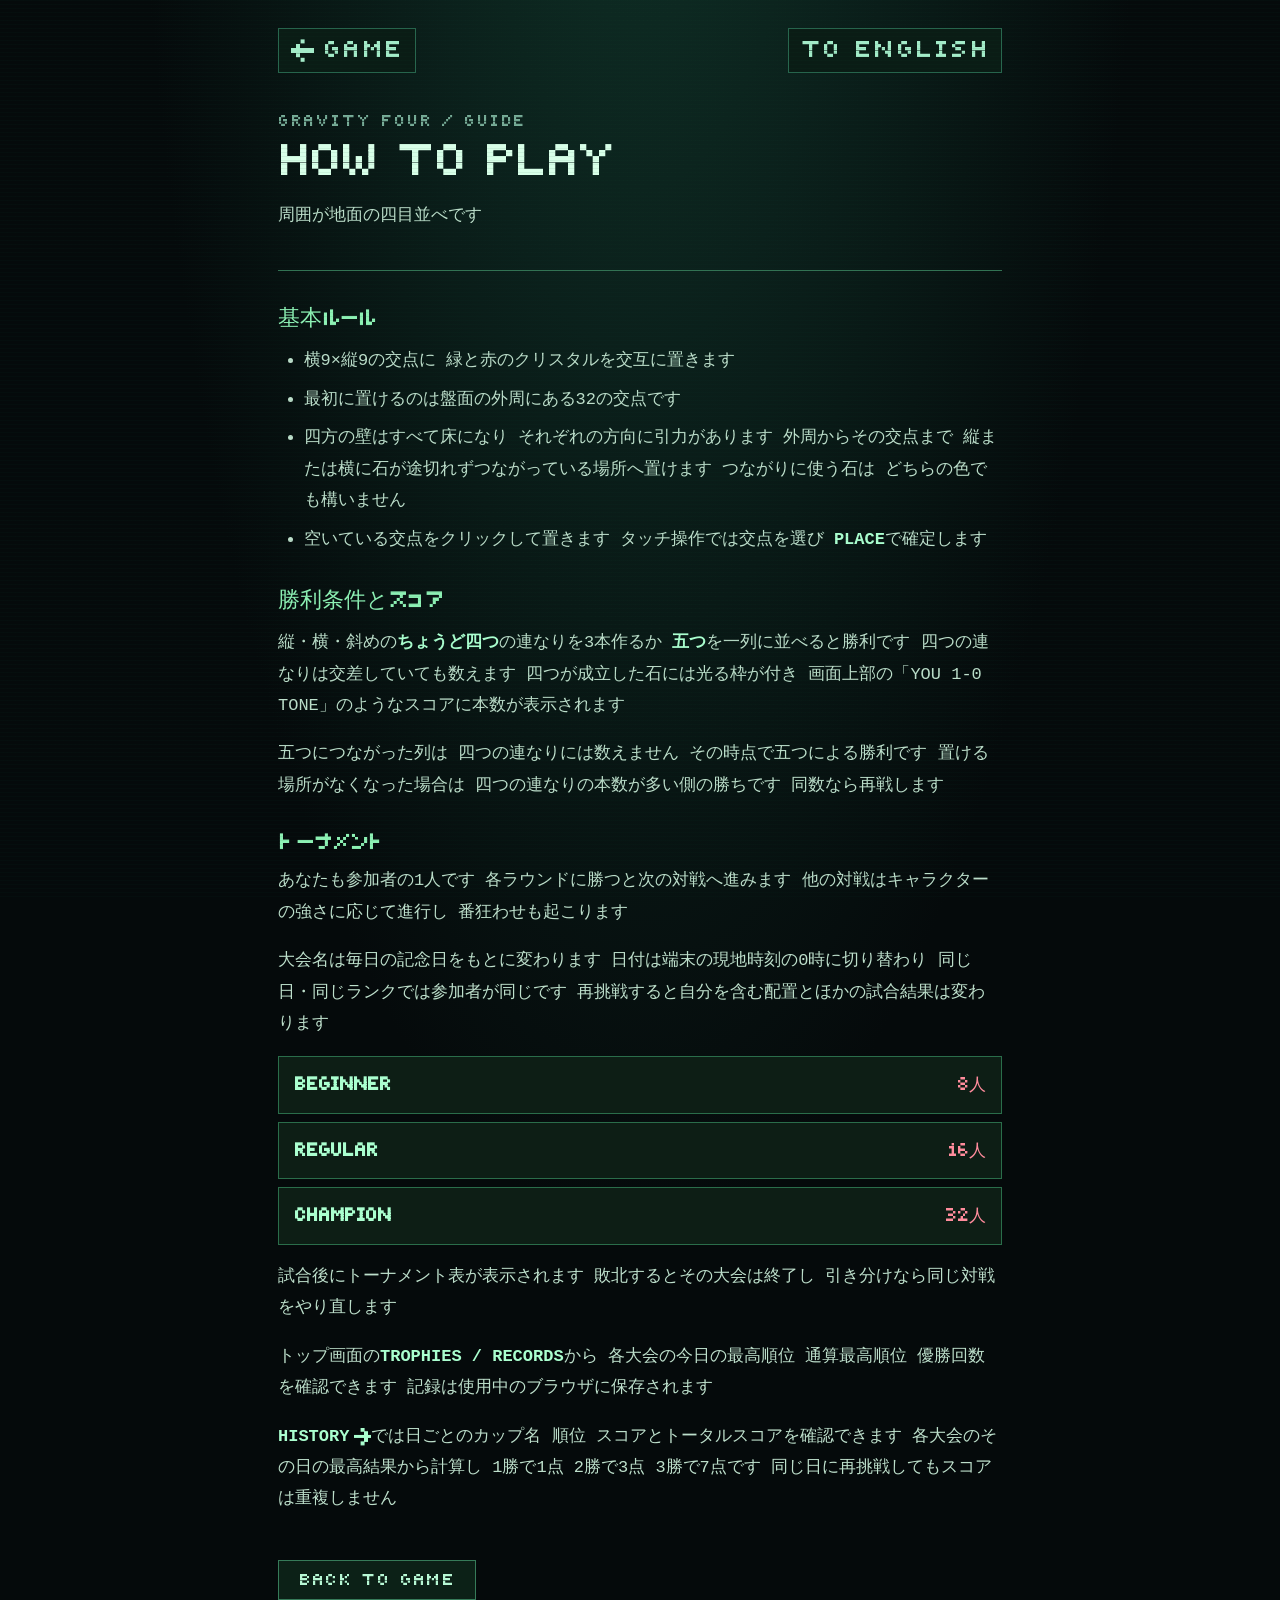
==== commit 5bb4f375: "e" ====
--- a/help.html
+++ b/help.html
@@ -5,12 +5,14 @@
   <meta name="viewport" content="width=device-width, initial-scale=1, viewport-fit=cover">
   <meta name="theme-color" content="#050a0b">
   <title>HOW TO PLAY — GRAVITY FOUR</title>
-  <link rel="stylesheet" href="style.css?v=20">
+  <script>try{if(localStorage.getItem('gravityfour-lang')==='en')document.documentElement.lang='en';}catch{}</script>
+  <link rel="stylesheet" href="style.css?v=21">
 </head>
 <body>
   <main class="help-page">
-    <a class="back-button help-back" href="index.html"><span class="ui-arrow" aria-hidden="true"></span>GAME</a>
-    <header class="help-header"><span class="eyebrow">GRAVITY FOUR / GUIDE</span><h1>HOW TO PLAY</h1><p>周囲が地面の四目並べです</p></header>
+    <div class="help-topbar"><a class="back-button help-back" href="index.html"><span class="ui-arrow" aria-hidden="true"></span>GAME</a><button class="back-button help-lang" id="help-lang" type="button"><span data-lang="ja">TO ENGLISH</span><span data-lang="en">TO JAPANESE</span></button></div>
+    <header class="help-header"><span class="eyebrow">GRAVITY FOUR / GUIDE</span><h1>HOW TO PLAY</h1><p data-lang="ja">周囲が地面の四目並べです</p><p data-lang="en">Connect four where every edge is the ground.</p></header>
+    <div data-lang="ja">
     <section class="help-section">
       <h2>基本ルール</h2>
       <ul>
@@ -38,9 +40,46 @@
       <p>トップ画面の<strong>TROPHIES / RECORDS</strong>から 各大会の今日の最高順位 通算最高順位 優勝回数を確認できます 記録は使用中のブラウザに保存されます</p>
       <p><strong class="inline-arrow-label">HISTORY <span class="ui-arrow right" aria-hidden="true"></span></strong>では日ごとのカップ名 順位 スコアとトータルスコアを確認できます 各大会のその日の最高結果から計算し 1勝で1点 2勝で3点 3勝で7点です 同じ日に再挑戦してもスコアは重複しません</p>
 </section>
+    </div>
+    <div data-lang="en">
+    <section class="help-section">
+      <h2>BASIC RULES</h2>
+      <ul>
+        <li>Players take turns placing green and red crystals on the intersections of a 9 × 9 grid.</li>
+        <li>At the start, only the 32 intersections along the outer edge are open.</li>
+        <li>All four walls act as floors, each pulling in its own direction. You can place a crystal on an intersection when an unbroken line of stones connects it to the edge, either vertically or horizontally. Stones of either color count toward that line.</li>
+        <li>Click an empty intersection to place a crystal. On touch screens, select an intersection and confirm with <strong>PLACE</strong>.</li>
+</ul>
+</section>
+    <section class="help-section">
+      <h2>WINNING AND SCORE</h2>
+      <p>You win by making three lines of <strong>exactly four</strong> in a row (vertical, horizontal, or diagonal), or by lining up <strong>five</strong> in a row. Lines of four count even when they cross. Stones in a completed four get a glowing frame, and the number of fours appears in the score at the top, such as “YOU 1-0 TONE”.</p>
+      <p>A line of five does not count as a four; it wins the match on the spot. If no open intersections remain, the side with more fours wins. If the count is tied, the match is replayed.</p>
+</section>
+    <section class="help-section">
+      <h2>TOURNAMENTS</h2>
+      <p>You are one of the entrants. Win a round to move on to the next match. The other matches are decided by each character’s strength, and upsets can happen.</p>
+      <p>The cup name changes every day based on that day’s observance. The day switches at midnight in your device’s local time, and the entrants are the same for the same day and rank. When you try again, the bracket positions, including yours, and the other match results change.</p>
+      <div class="help-tournaments">
+        <div><strong>BEGINNER</strong><span>8 PLAYERS</span></div>
+        <div><strong>REGULAR</strong><span>16 PLAYERS</span></div>
+        <div><strong>CHAMPION</strong><span>32 PLAYERS</span></div>
+</div>
+      <p>The bracket appears after each match. A loss ends that tournament, and a draw replays the same match.</p>
+      <p>From <strong>TROPHIES / RECORDS</strong> on the title screen, you can check today’s best placing, your all-time best placing, and your number of titles for each tournament. Records are saved in the browser you are using.</p>
+      <p><strong class="inline-arrow-label">HISTORY <span class="ui-arrow right" aria-hidden="true"></span></strong> shows each day’s cup name, placings, and score, along with your total score. Scores come from your best result in each tournament that day: 1 win is 1 point, 2 wins are 3 points, and 3 wins are 7 points. Playing again on the same day does not add points twice.</p>
+</section>
+    </div>
     <a class="help-button help-bottom" href="index.html">BACK TO GAME</a>
 </main>
-<script src="audio.js"></script>
-<script>window.GravityFourAudio.setMusic('bracket');</script>
+<script src="audio.js?v=8"></script>
+<script>
+  window.GravityFourAudio.setMusic('bracket');
+  document.getElementById('help-lang').addEventListener('click',()=>{
+    const lang=document.documentElement.lang==='en'?'ja':'en';
+    document.documentElement.lang=lang;
+    try{localStorage.setItem('gravityfour-lang',lang);}catch{}
+  });
+</script>
 </body>
 </html>
--- a/style.css
+++ b/style.css
@@ -1128,3 +1128,9 @@
   .history-player-row .history-ranking strong { font-size: 34px; }
   .history-player-row .history-ranking small { font-size: 16px; }
 }
+
+/* Japanese / English switch (help page and dialogs). */
+html:not([lang="en"]) [data-lang="en"], html[lang="en"] [data-lang="ja"] { display: none; }
+.help-topbar { display: flex; justify-content: space-between; align-items: center; gap: 10px; }
+.help-lang { cursor: pointer; }
+.help-tournaments span { font-family: yodaka, monospace; }
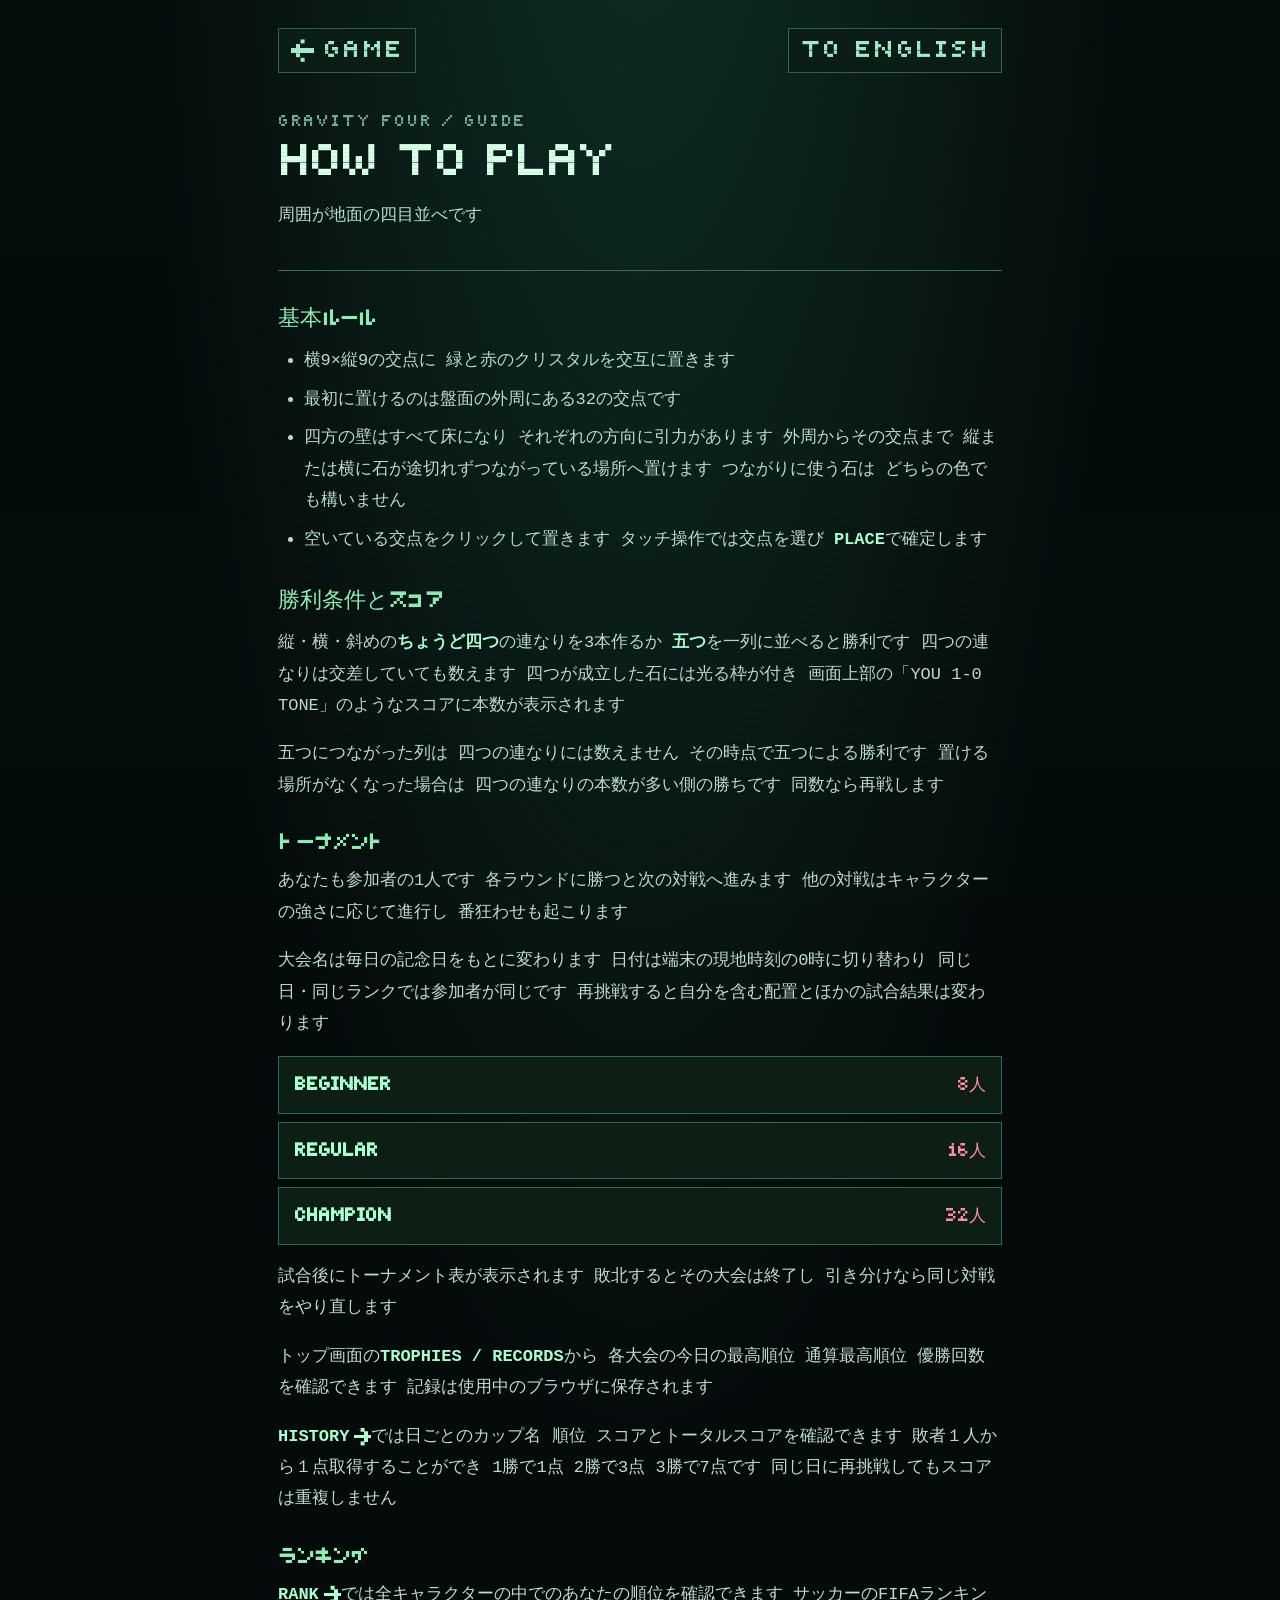
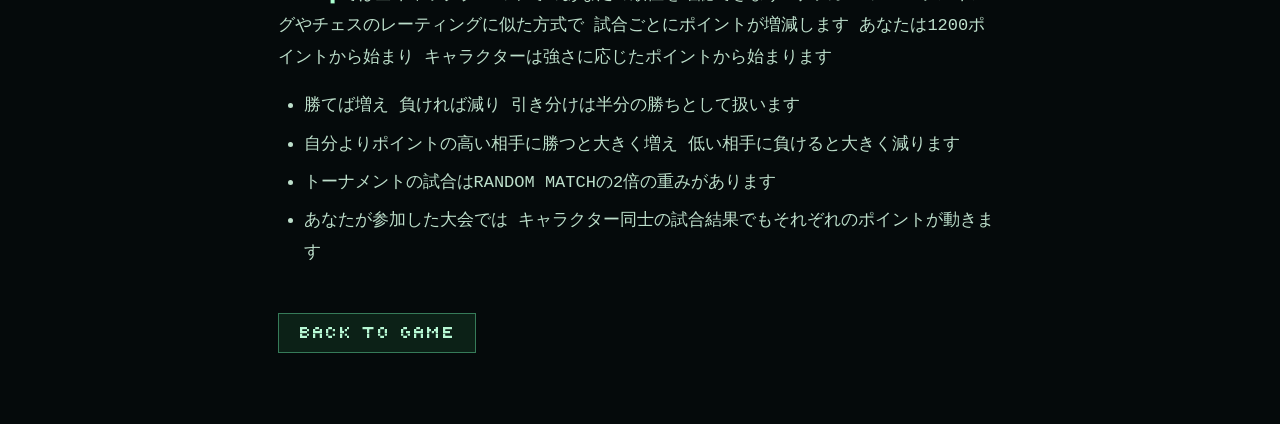
==== commit 5dac4af9: "gg" ====
--- a/help.html
+++ b/help.html
@@ -6,7 +6,7 @@
   <meta name="theme-color" content="#050a0b">
   <title>HOW TO PLAY — GRAVITY FOUR</title>
   <script>try{if(localStorage.getItem('gravityfour-lang')==='en')document.documentElement.lang='en';}catch{}</script>
-  <link rel="stylesheet" href="style.css?v=21">
+  <link rel="stylesheet" href="style.css?v=33">
 </head>
 <body>
   <main class="help-page">
@@ -38,7 +38,17 @@
 </div>
       <p>試合後にトーナメント表が表示されます 敗北するとその大会は終了し 引き分けなら同じ対戦をやり直します</p>
       <p>トップ画面の<strong>TROPHIES / RECORDS</strong>から 各大会の今日の最高順位 通算最高順位 優勝回数を確認できます 記録は使用中のブラウザに保存されます</p>
-      <p><strong class="inline-arrow-label">HISTORY <span class="ui-arrow right" aria-hidden="true"></span></strong>では日ごとのカップ名 順位 スコアとトータルスコアを確認できます 各大会のその日の最高結果から計算し 1勝で1点 2勝で3点 3勝で7点です 同じ日に再挑戦してもスコアは重複しません</p>
+      <p><strong class="inline-arrow-label">HISTORY <span class="ui-arrow right" aria-hidden="true"></span></strong>では日ごとのカップ名 順位 スコアとトータルスコアを確認できます 敗者１人から１点取得することができ 1勝で1点 2勝で3点 3勝で7点です 同じ日に再挑戦してもスコアは重複しません</p>
+</section>
+    <section class="help-section">
+      <h2>ランキング</h2>
+      <p><strong class="inline-arrow-label">RANK <span class="ui-arrow right" aria-hidden="true"></span></strong>では全キャラクターの中でのあなたの順位を確認できます サッカーのFIFAランキングやチェスのレーティングに似た方式で 試合ごとにポイントが増減します あなたは1200ポイントから始まり キャラクターは強さに応じたポイントから始まります</p>
+      <ul>
+        <li>勝てば増え 負ければ減り 引き分けは半分の勝ちとして扱います</li>
+        <li>自分よりポイントの高い相手に勝つと大きく増え 低い相手に負けると大きく減ります</li>
+        <li>トーナメントの試合はRANDOM MATCHの2倍の重みがあります</li>
+        <li>あなたが参加した大会では キャラクター同士の試合結果でもそれぞれのポイントが動きます</li>
+</ul>
 </section>
     </div>
     <div data-lang="en">
@@ -67,7 +77,17 @@
 </div>
       <p>The bracket appears after each match. A loss ends that tournament, and a draw replays the same match.</p>
       <p>From <strong>TROPHIES / RECORDS</strong> on the title screen, you can check today’s best placing, your all-time best placing, and your number of titles for each tournament. Records are saved in the browser you are using.</p>
-      <p><strong class="inline-arrow-label">HISTORY <span class="ui-arrow right" aria-hidden="true"></span></strong> shows each day’s cup name, placings, and score, along with your total score. Scores come from your best result in each tournament that day: 1 win is 1 point, 2 wins are 3 points, and 3 wins are 7 points. Playing again on the same day does not add points twice.</p>
+      <p><strong class="inline-arrow-label">HISTORY <span class="ui-arrow right" aria-hidden="true"></span></strong> shows each day’s cup name, placings, and score, along with your total score. You earn 1 point for each player who loses to you, so 1 win is 1 point, 2 wins are 3 points, and 3 wins are 7 points. Playing again on the same day does not add points twice.</p>
+</section>
+    <section class="help-section">
+      <h2>RANKING</h2>
+      <p><strong class="inline-arrow-label">RANK <span class="ui-arrow right" aria-hidden="true"></span></strong> shows where you stand among all the characters. It works like the FIFA World Ranking in soccer or a chess rating: points go up or down after every match. You start at 1200 points, and each character starts at a value based on their strength.</p>
+      <ul>
+        <li>A win adds points, a loss removes them, and a draw counts as half a win.</li>
+        <li>Beating an opponent rated above you earns more, and losing to one rated below you costs more.</li>
+        <li>Tournament matches count twice as much as a RANDOM MATCH.</li>
+        <li>In tournaments you enter, matches between characters also move their points.</li>
+</ul>
 </section>
     </div>
     <a class="help-button help-bottom" href="index.html">BACK TO GAME</a>
--- a/style.css
+++ b/style.css
@@ -1,4 +1,4 @@
-@font-face { font-family: yodaka; src: url("./yodaka.woff") format("woff"); font-display: swap; }
+@font-face { font-family: yodaka; src: url("./yodaka.woff?v=2") format("woff"); font-display: swap; }
 :root { color-scheme: dark; font-family: ui-monospace, "Cascadia Code", Consolas, monospace; color: #d4f8e9; background: #050a0b; }
 * { box-sizing: border-box; }
 [hidden] { display: none !important; }
@@ -1134,3 +1134,11 @@
 .help-topbar { display: flex; justify-content: space-between; align-items: center; gap: 10px; }
 .help-lang { cursor: pointer; }
 .help-tournaments span { font-family: yodaka, monospace; }
+
+/* Trophies: gold / silver / bronze bodies spaced evenly in brightness (luminance ~.92 / .76 / .64), all with a gold glow. */
+.trophy { position: relative; display: block; flex: none; aspect-ratio: 3 / 2; filter: none !important; --trophy-image: url("trophy.svg"); --trophy-glow: drop-shadow(0 0 3px #ffe38a) drop-shadow(0 0 8px #f4d472cc); }
+.trophy::before { content: ""; position: absolute; inset: 0; background: var(--trophy-image) center / contain no-repeat; image-rendering: pixelated; filter: var(--trophy-glow); }
+.trophy.medal-gold { --trophy-image: url("data:image/svg+xml,%3Csvg xmlns='http://www.w3.org/2000/svg' viewBox='0 0 9 6' shape-rendering='crispEdges'%3E%3Cpath fill='%23f8eca6' d='M0 0h9v1H0z M0 1h1v1H0z M2 1h5v1H2z M8 1h1v1H8z M0 2h9v1H0z M2 3h5v1H2z M4 4h1v1H4z M2 5h5v1H2z'/%3E%3Cpath fill='%23ffffff' opacity='.2' d='M0 0h1v3H0z M2 3h1v1H2z M2 5h1v1H2z'/%3E%3C/svg%3E"); }
+.trophy.medal-silver { --trophy-image: url("data:image/svg+xml,%3Csvg xmlns='http://www.w3.org/2000/svg' viewBox='0 0 9 6' shape-rendering='crispEdges'%3E%3Cpath fill='%23c2c2c2' d='M0 0h9v1H0z M0 1h1v1H0z M2 1h5v1H2z M8 1h1v1H8z M0 2h9v1H0z M2 3h5v1H2z M4 4h1v1H4z M2 5h5v1H2z'/%3E%3Cpath fill='%23ffffff' opacity='.2' d='M0 0h1v3H0z M2 3h1v1H2z M2 5h1v1H2z'/%3E%3C/svg%3E"); --trophy-glow: drop-shadow(0 0 3px #fff1c5e6) drop-shadow(0 0 7px #faeab9b3); }
+.trophy.medal-bronze { --trophy-image: url("data:image/svg+xml,%3Csvg xmlns='http://www.w3.org/2000/svg' viewBox='0 0 9 6' shape-rendering='crispEdges'%3E%3Cpath fill='%23f29270' d='M0 0h9v1H0z M0 1h1v1H0z M2 1h5v1H2z M8 1h1v1H8z M0 2h9v1H0z M2 3h5v1H2z M4 4h1v1H4z M2 5h5v1H2z'/%3E%3Cpath fill='%23ffffff' opacity='.2' d='M0 0h1v3H0z M2 3h1v1H2z M2 5h1v1H2z'/%3E%3C/svg%3E"); --trophy-glow: drop-shadow(0 0 3px #ffd78acc) drop-shadow(0 0 5px #f6c26699); }
+.cup-heading .trophy { width: 100%; height: auto; }
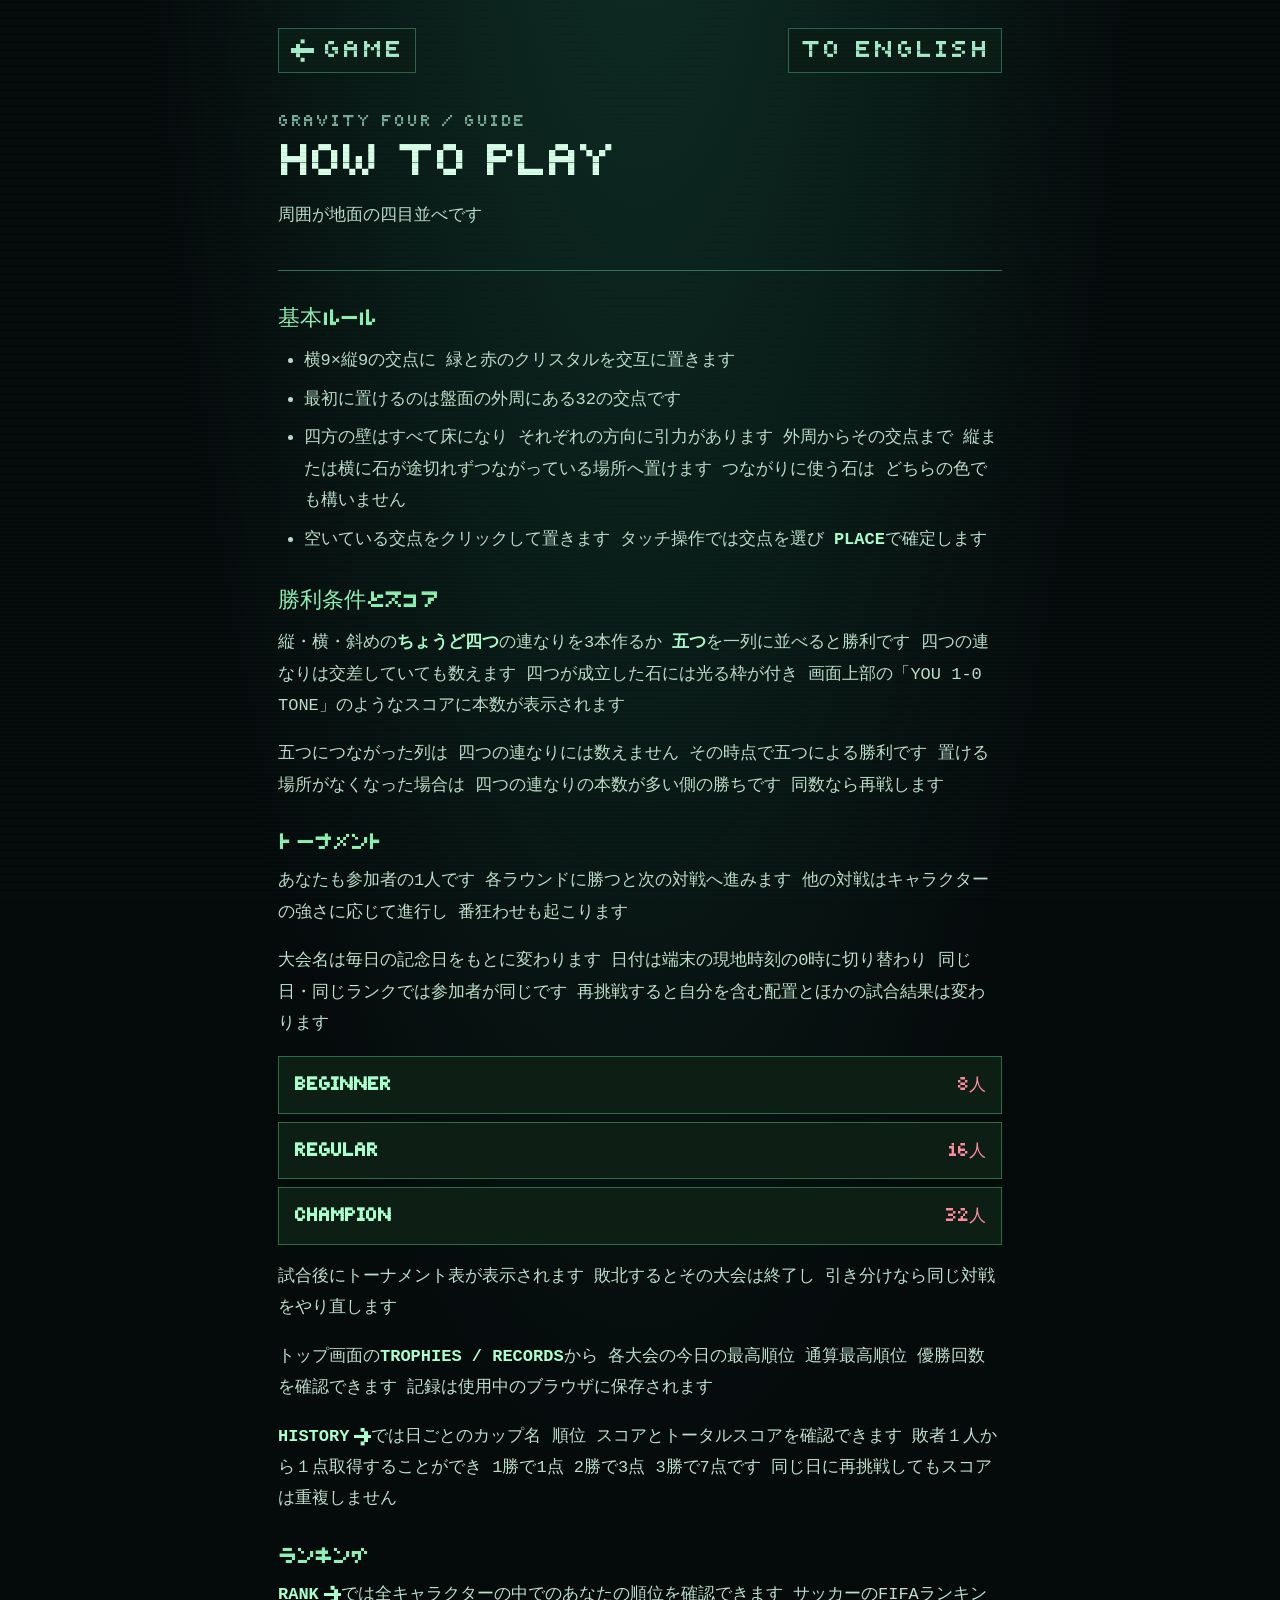
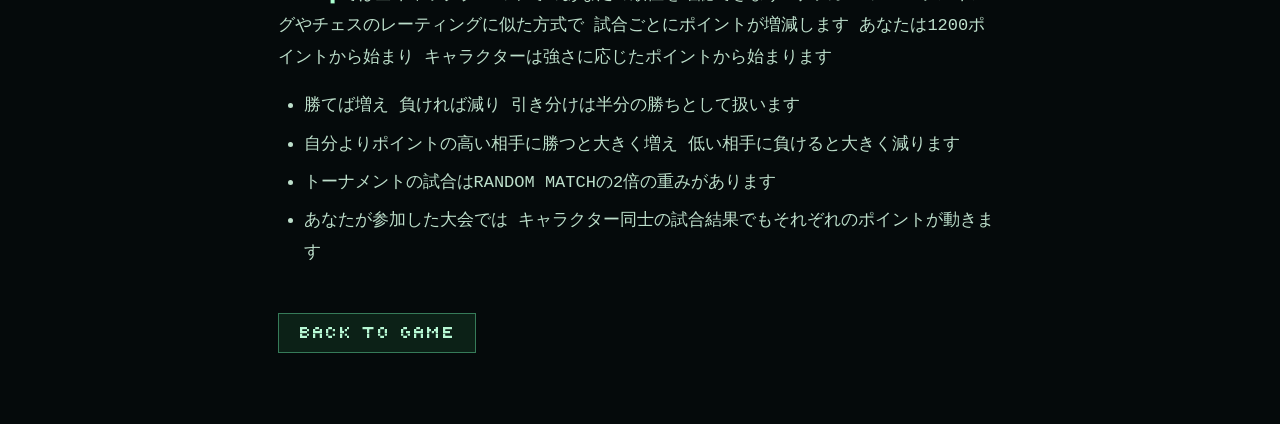
==== commit 898c52d2: "f" ====
--- a/help.html
+++ b/help.html
@@ -6,7 +6,7 @@
   <meta name="theme-color" content="#050a0b">
   <title>HOW TO PLAY — GRAVITY FOUR</title>
   <script>try{if(localStorage.getItem('gravityfour-lang')==='en')document.documentElement.lang='en';}catch{}</script>
-  <link rel="stylesheet" href="style.css?v=33">
+  <link rel="stylesheet" href="style.css?v=47">
 </head>
 <body>
   <main class="help-page">
--- a/style.css
+++ b/style.css
@@ -1,4 +1,4 @@
-@font-face { font-family: yodaka; src: url("./yodaka.woff?v=2") format("woff"); font-display: swap; }
+@font-face { font-family: yodaka; src: url("./yodaka.woff?v=14") format("woff"); font-display: swap; }
 :root { color-scheme: dark; font-family: ui-monospace, "Cascadia Code", Consolas, monospace; color: #d4f8e9; background: #050a0b; }
 * { box-sizing: border-box; }
 [hidden] { display: none !important; }
@@ -1142,3 +1142,19 @@
 .trophy.medal-silver { --trophy-image: url("data:image/svg+xml,%3Csvg xmlns='http://www.w3.org/2000/svg' viewBox='0 0 9 6' shape-rendering='crispEdges'%3E%3Cpath fill='%23c2c2c2' d='M0 0h9v1H0z M0 1h1v1H0z M2 1h5v1H2z M8 1h1v1H8z M0 2h9v1H0z M2 3h5v1H2z M4 4h1v1H4z M2 5h5v1H2z'/%3E%3Cpath fill='%23ffffff' opacity='.2' d='M0 0h1v3H0z M2 3h1v1H2z M2 5h1v1H2z'/%3E%3C/svg%3E"); --trophy-glow: drop-shadow(0 0 3px #fff1c5e6) drop-shadow(0 0 7px #faeab9b3); }
 .trophy.medal-bronze { --trophy-image: url("data:image/svg+xml,%3Csvg xmlns='http://www.w3.org/2000/svg' viewBox='0 0 9 6' shape-rendering='crispEdges'%3E%3Cpath fill='%23f29270' d='M0 0h9v1H0z M0 1h1v1H0z M2 1h5v1H2z M8 1h1v1H8z M0 2h9v1H0z M2 3h5v1H2z M4 4h1v1H4z M2 5h5v1H2z'/%3E%3Cpath fill='%23ffffff' opacity='.2' d='M0 0h1v3H0z M2 3h1v1H2z M2 5h1v1H2z'/%3E%3C/svg%3E"); --trophy-glow: drop-shadow(0 0 3px #ffd78acc) drop-shadow(0 0 5px #f6c26699); }
 .cup-heading .trophy { width: 100%; height: auto; }
+
+/* Copyright notice on the title screen and the license dialog it opens. */
+.copyright-button { flex: none; margin: 0; padding: 3px 8px; border: 0; background: transparent; color: #4f8069; font: 11px/1 yodaka, monospace; letter-spacing: .06em; cursor: pointer; }
+.copyright-button:hover, .copyright-button:focus-visible { color: #9ccbb0; outline: 1px solid #46ac77; outline-offset: 1px; }
+.license-dialog { position: fixed; z-index: 45; inset: 0; display: grid; place-items: center; padding: 16px; background: #020907ed; }
+.license-card { display: flex; flex-direction: column; gap: 14px; width: min(100%, 720px); max-height: calc(100dvh - 32px); padding: clamp(16px, 4vw, 32px); border: 2px solid #68d89a; background: #0a2118; box-shadow: 0 0 40px #3fed8e55; }
+.license-card h2 { margin: 0; color: #d7ffea; font: clamp(24px, 4vw, 36px)/1 yodaka, monospace; text-align: center; }
+.license-text { flex: 1 1 auto; min-height: 0; margin: 0; overflow: auto; padding: 4px 2px; color: #cfeedd; font: 13px/1.75 ui-monospace, "Cascadia Code", Consolas, monospace; white-space: pre-wrap; overflow-wrap: anywhere; }
+.license-close { align-self: center; min-width: 110px; min-height: 48px; border: 1px solid #6cd49b; background: #113523; color: #e2ffeb; font: 22px yodaka, monospace; cursor: pointer; }
+.license-close:hover, .license-close:focus-visible { border-color: #e1ffe9; background: #1c5435; }
+/* When the title menu is taller than a small screen (e.g. phones in landscape), keep every item reachable
+   instead of cutting off the title and the bottom rows. Layouts that already fit are unchanged. */
+.menu { justify-content: safe center; }
+@media (hover: none), (pointer: coarse) {
+  .menu { overflow-y: auto; overscroll-behavior: contain; }
+}
